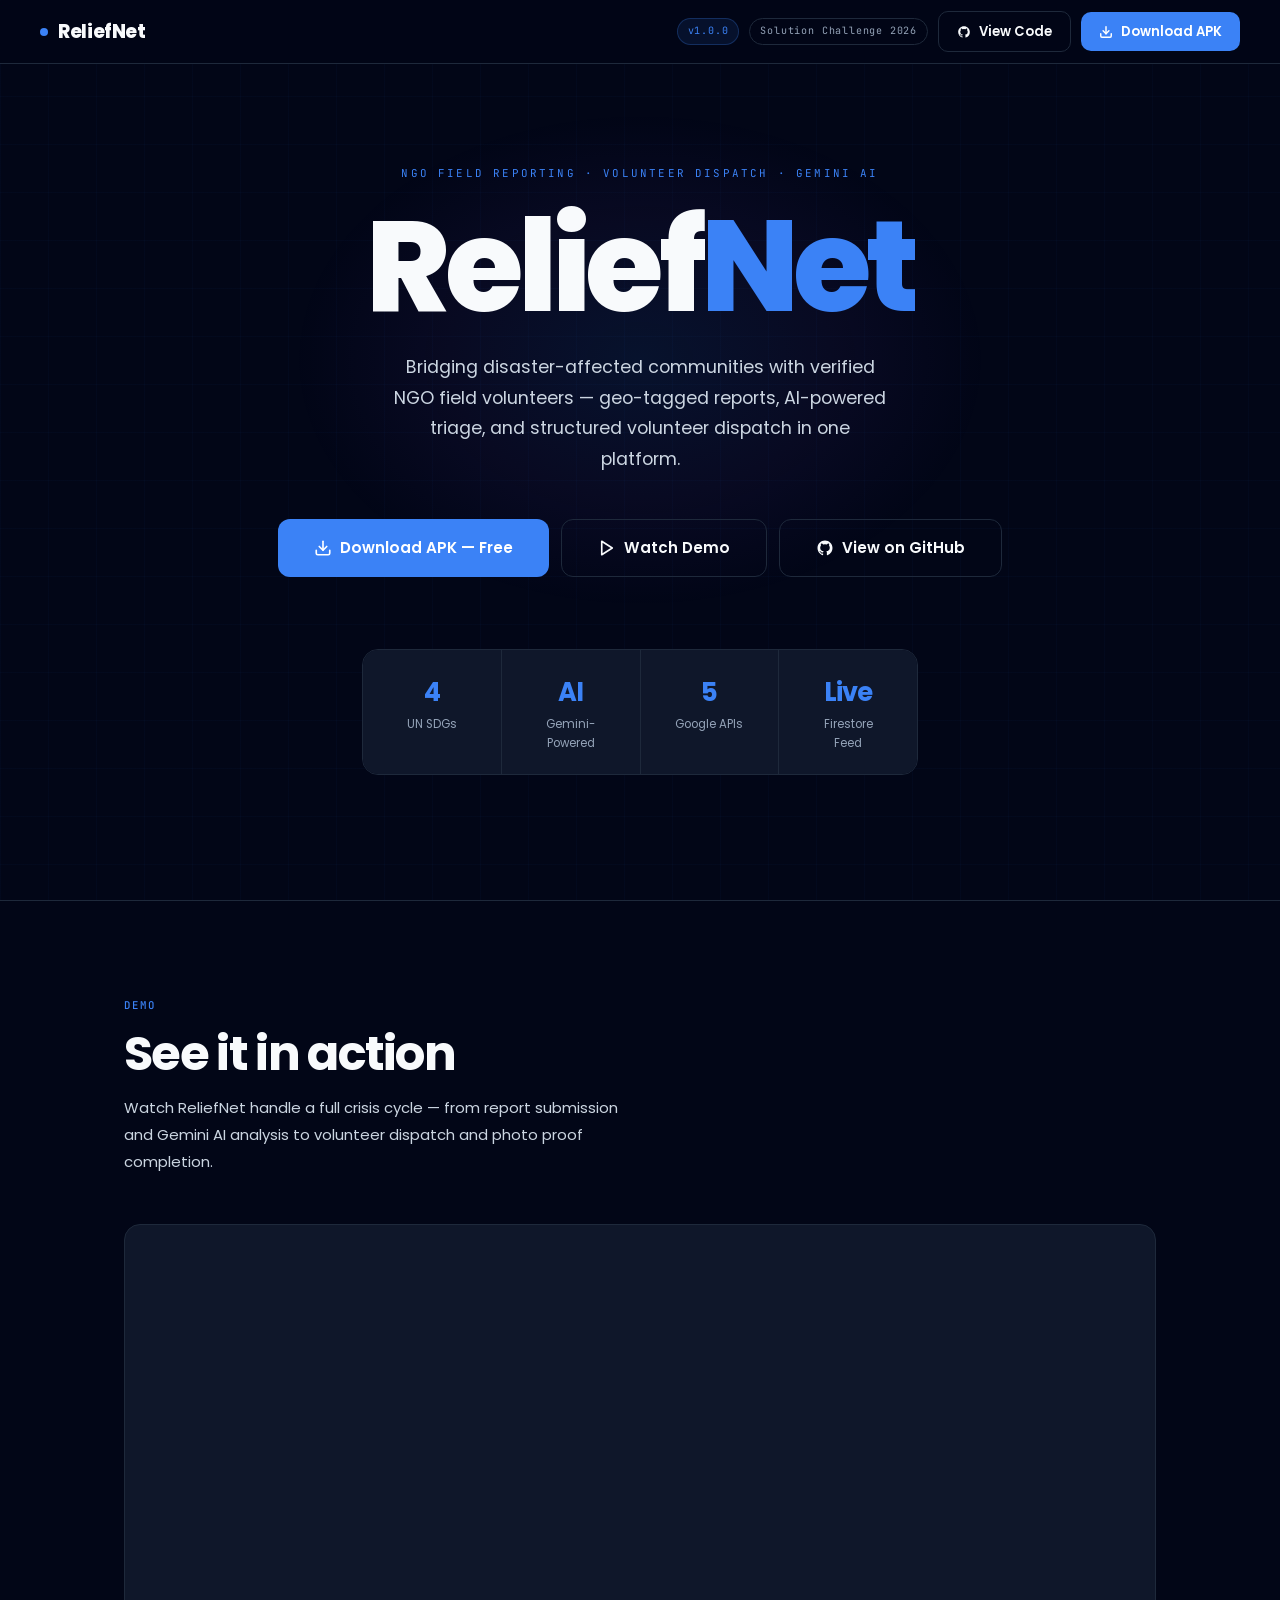
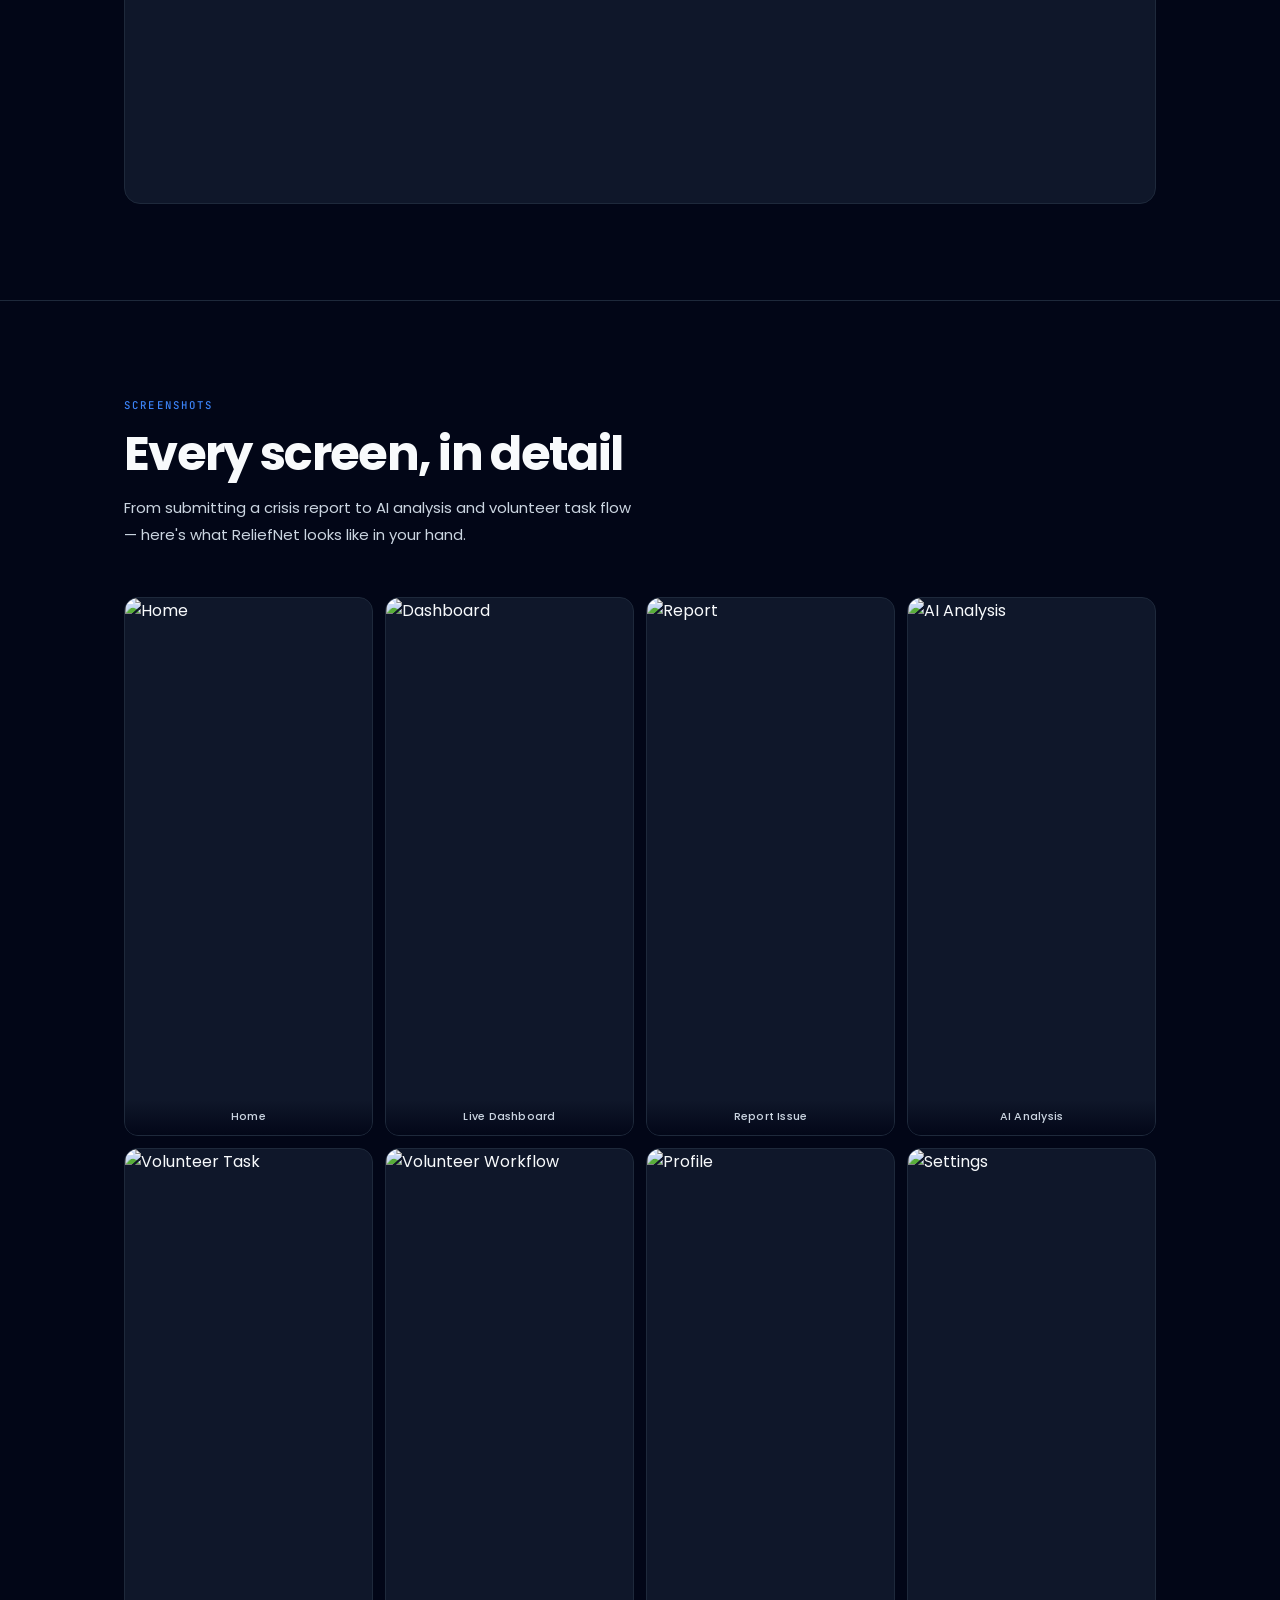
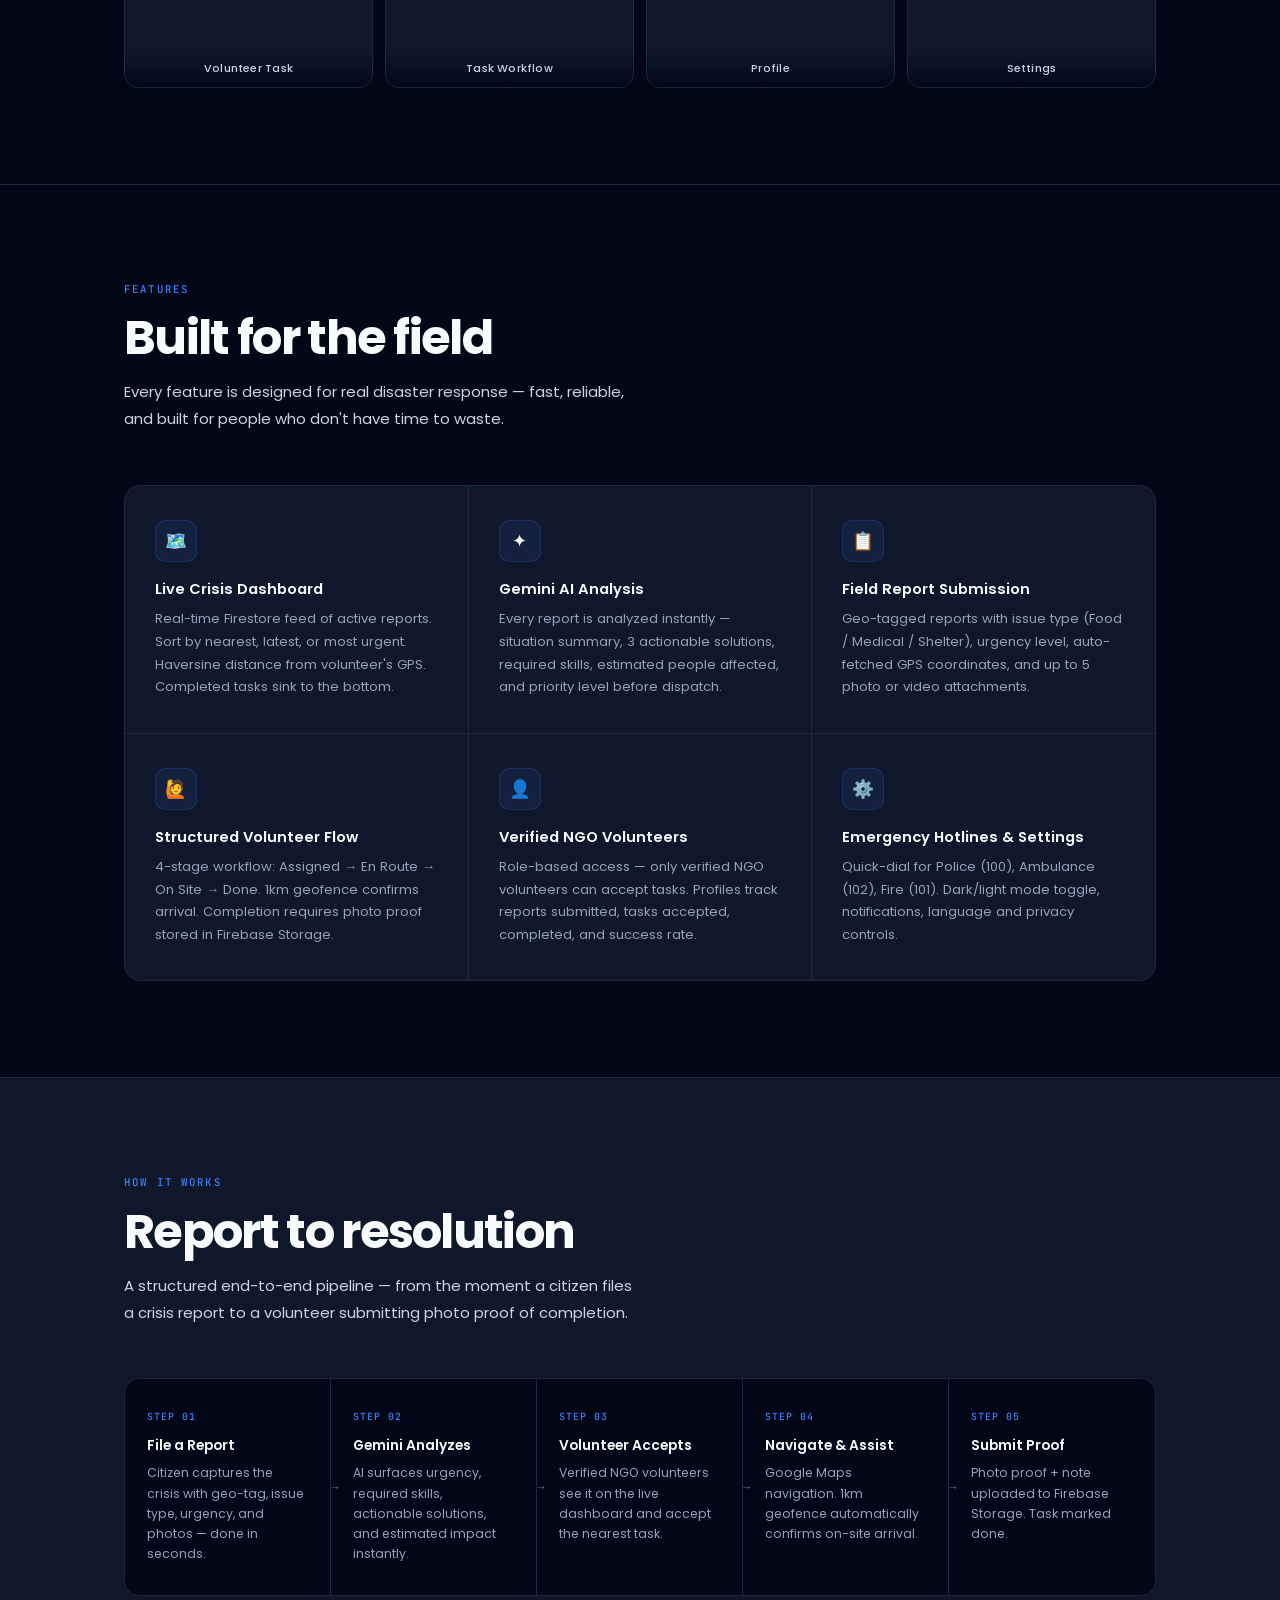
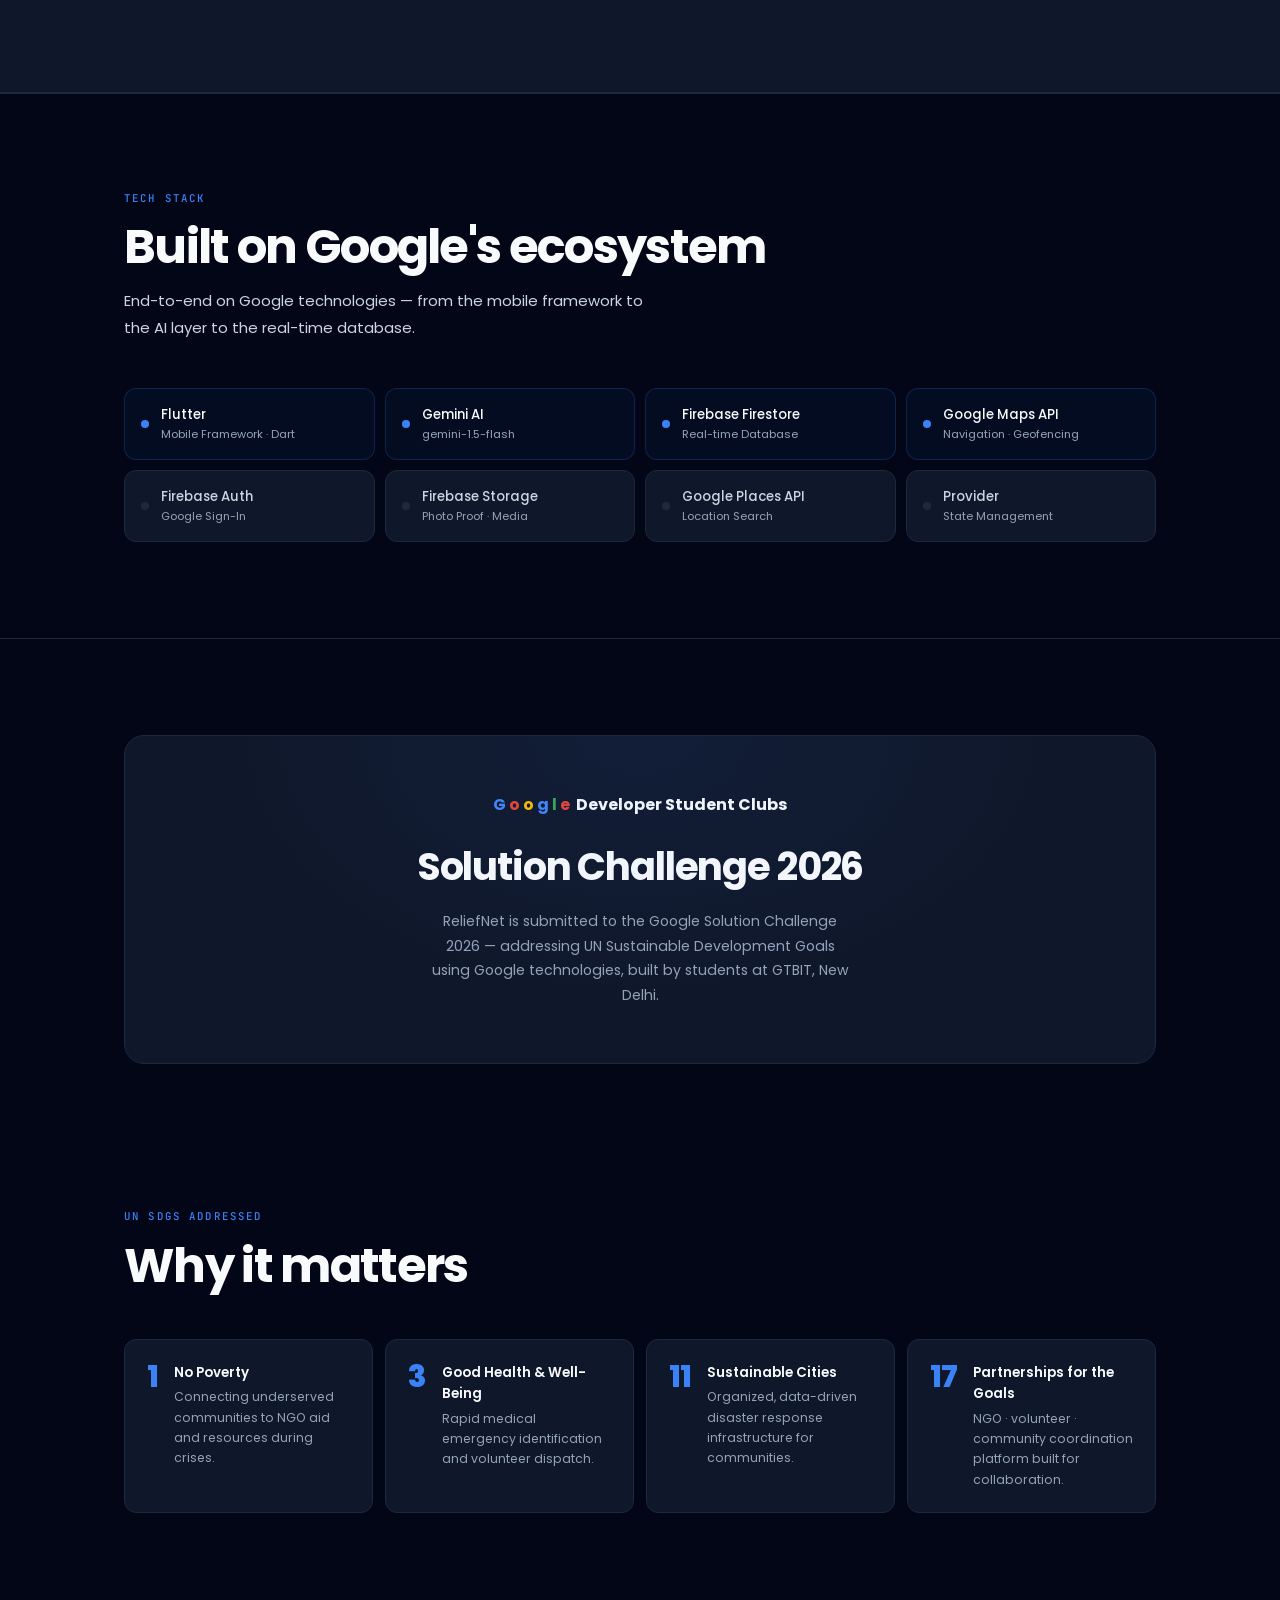
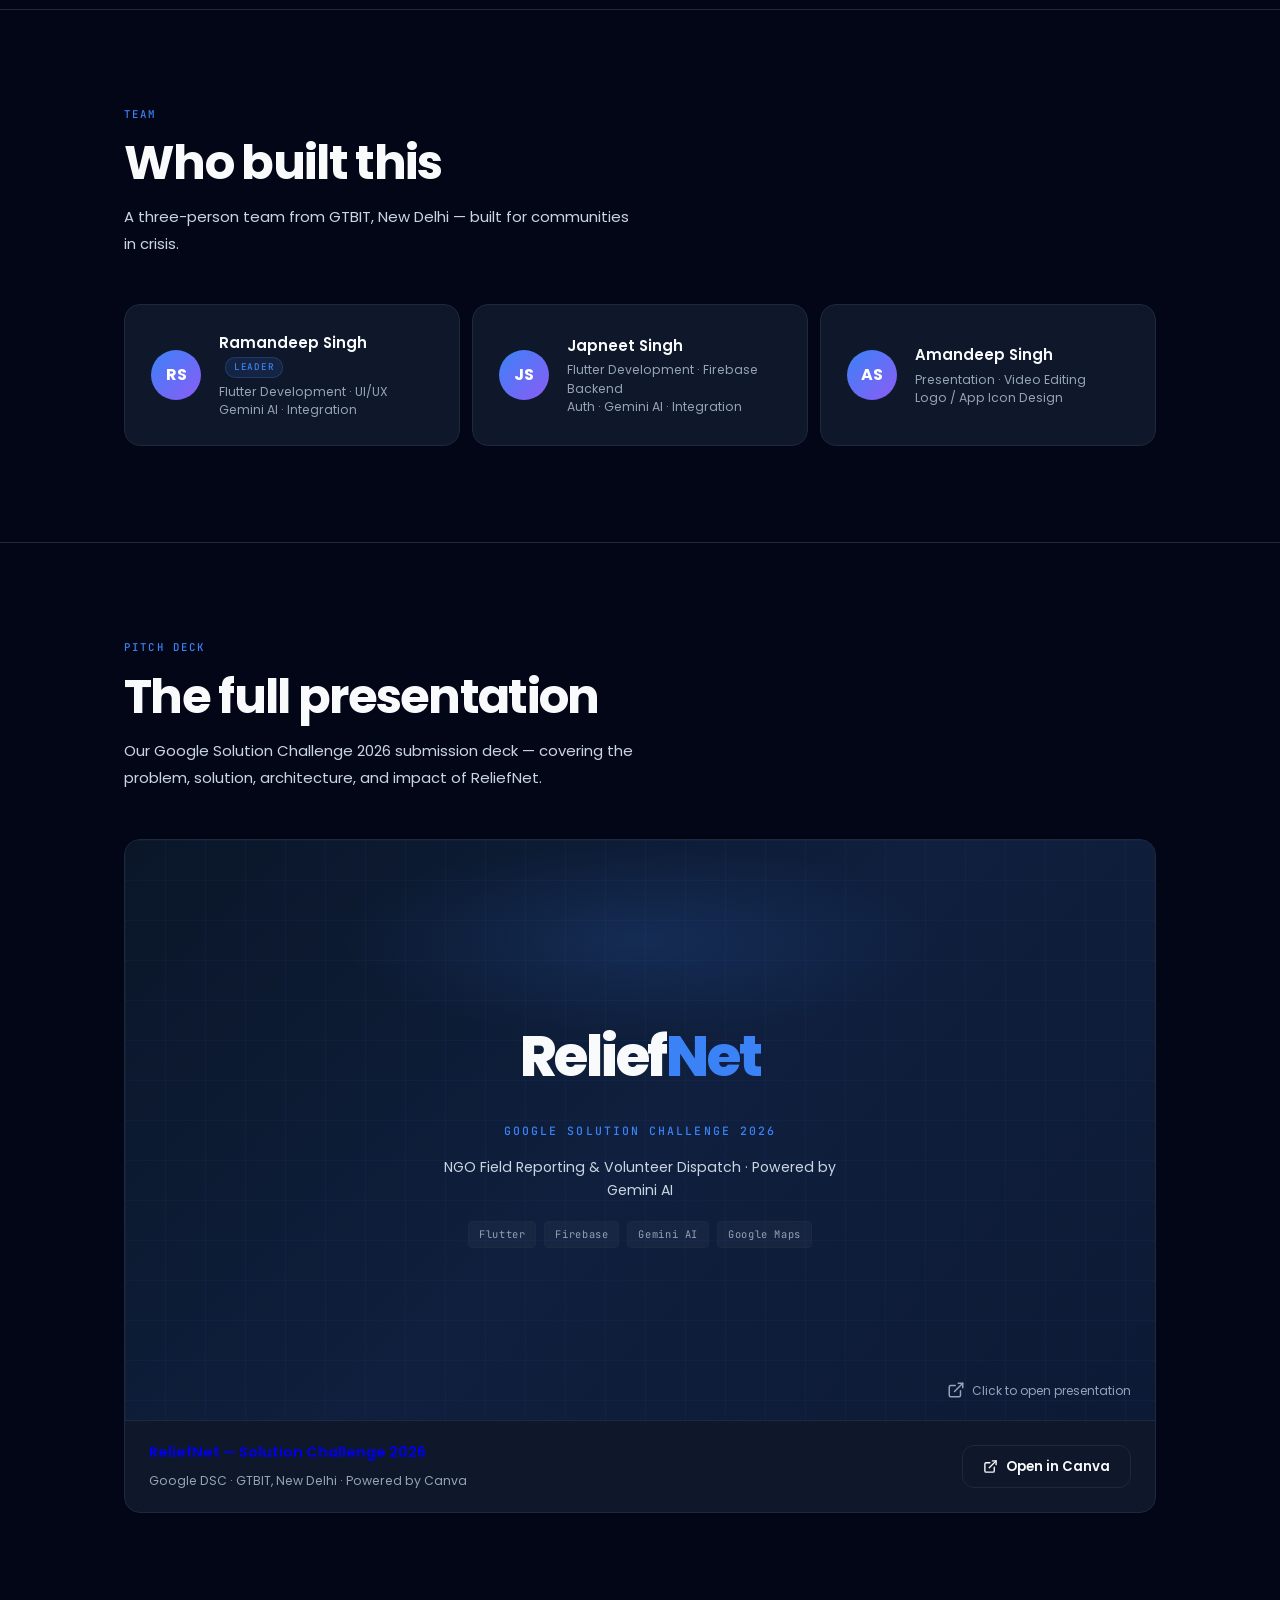
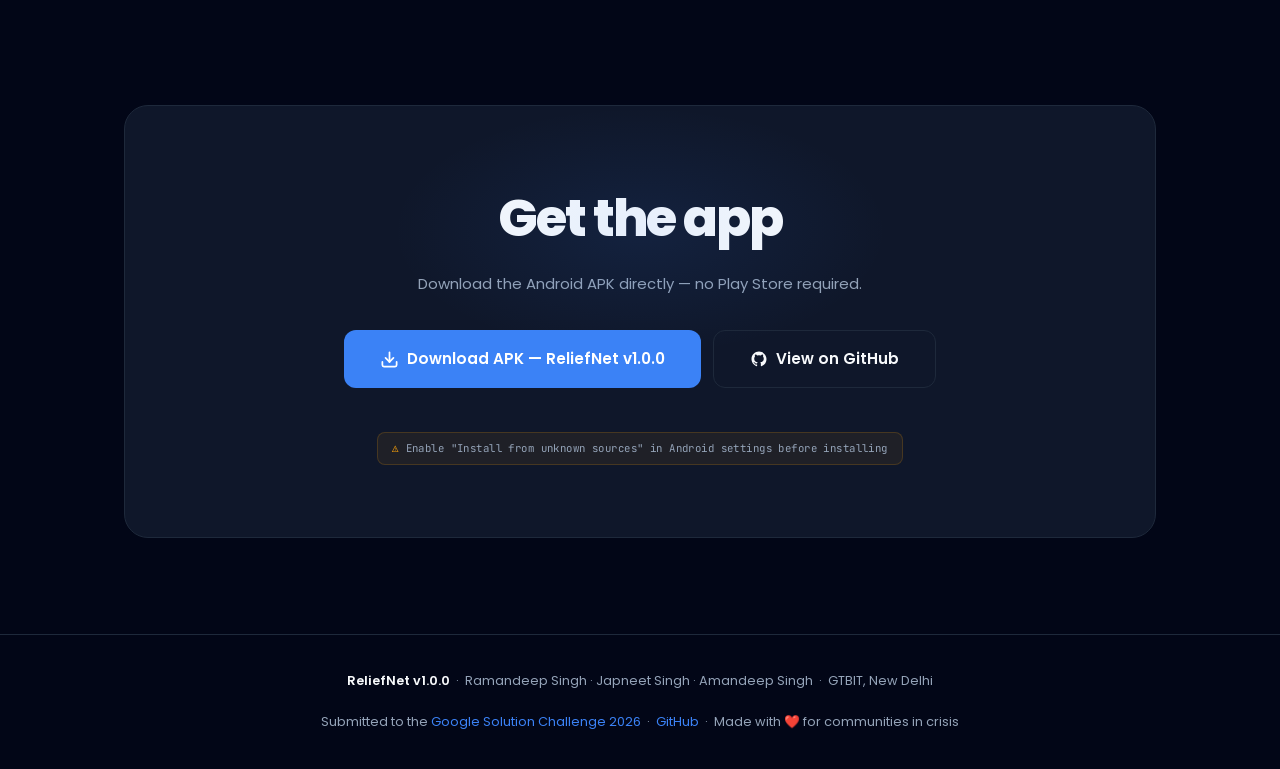
==== index.html @ 3d6022fd "added login via phone no" ====
<!DOCTYPE html>
<html lang="en">
<head>
<meta charset="UTF-8" />
<meta name="viewport" content="width=device-width, initial-scale=1.0" />
<title>ReliefNet — NGO Field Reporting & Volunteer Dispatch</title>
<meta name="description" content="ReliefNet bridges disaster-affected communities with verified NGO volunteers. Powered by Gemini AI. Google Solution Challenge 2026." />

<link rel="preconnect" href="https://fonts.googleapis.com" />
<link rel="preconnect" href="https://fonts.gstatic.com" crossorigin />
<link href="https://fonts.googleapis.com/css2?family=Poppins:wght@300;400;500;600;700;800;900&family=JetBrains+Mono:wght@400;500&display=swap" rel="stylesheet" />

<style>
  /* ── APP THEME TOKENS (direct from theme.dart) ── */
  :root {
    --bg:        #020617;  /* scaffoldBackgroundColor */
    --surface:   #0F172A;  /* colorScheme.surface / card */
    --surface2:  #1E293B;  /* surfaceContainerHighest / outline */
    --primary:   #3B82F6;  /* colorScheme.primary */
    --secondary: #8B5CF6;  /* colorScheme.secondary */
    --text:      #F8FAFC;  /* onSurface */
    --muted:     #94A3B8;  /* bodySmall */
    --muted2:    #CBD5E1;  /* bodyMedium */
    --slate:     #64748B;  /* hint/icon */
    --error:     #EF4444;  /* colorScheme.error */
    --border:    #1E293B;  /* outline */
    --amber:     #F59E0B;
  }

  *, *::before, *::after { box-sizing: border-box; margin: 0; padding: 0; }
  html { scroll-behavior: smooth; }

  body {
    background: var(--bg);
    color: var(--text);
    font-family: 'Poppins', sans-serif;
    font-size: 16px;
    line-height: 1.6;
    overflow-x: hidden;
  }

  /* subtle grid bg */
  body::before {
    content: '';
    position: fixed;
    inset: 0;
    background-image:
      linear-gradient(rgba(59,130,246,0.03) 1px, transparent 1px),
      linear-gradient(90deg, rgba(59,130,246,0.03) 1px, transparent 1px);
    background-size: 48px 48px;
    pointer-events: none;
    z-index: 0;
  }

  /* ── NAV ── */
  nav {
    position: fixed;
    top: 0; left: 0; right: 0;
    z-index: 100;
    padding: 0 40px;
    height: 64px;
    display: flex;
    align-items: center;
    justify-content: space-between;
    background: rgba(2,6,23,0.9);
    backdrop-filter: blur(16px);
    border-bottom: 1px solid var(--border);
  }

  .nav-logo {
    font-size: 1.15rem;
    font-weight: 800;
    color: var(--text);
    text-decoration: none;
    display: flex;
    align-items: center;
    gap: 10px;
    letter-spacing: -0.02em;
  }

  .live-dot {
    width: 8px; height: 8px;
    background: var(--primary);
    border-radius: 50%;
    box-shadow: 0 0 0 0 rgba(59,130,246,0.5);
    animation: ping 2s ease-in-out infinite;
  }

  @keyframes ping {
    0%, 100% { box-shadow: 0 0 0 0 rgba(59,130,246,0.5); }
    50%       { box-shadow: 0 0 0 6px rgba(59,130,246,0); }
  }

  .nav-right { display: flex; align-items: center; gap: 10px; }

  .badge {
    font-family: 'JetBrains Mono', monospace;
    font-size: 0.63rem;
    letter-spacing: 0.08em;
    color: var(--muted);
    border: 1px solid var(--border);
    padding: 4px 10px;
    border-radius: 20px;
  }

  .badge-blue {
    background: rgba(59,130,246,0.1);
    border-color: rgba(59,130,246,0.25);
    color: var(--primary);
  }

  /* ── BUTTONS ── */
  .btn {
    display: inline-flex;
    align-items: center;
    gap: 8px;
    padding: 14px 28px;
    border-radius: 12px;
    font-family: 'Poppins', sans-serif;
    font-size: 0.9rem;
    font-weight: 600;
    cursor: pointer;
    text-decoration: none;
    transition: all 0.2s ease;
    border: none;
    white-space: nowrap;
  }

  .btn-sm { padding: 9px 18px; font-size: 0.82rem; border-radius: 10px; }
  .btn-lg { padding: 16px 36px; font-size: 0.95rem; }

  .btn-primary { background: var(--primary); color: #fff; }
  .btn-primary:hover {
    background: #2563eb;
    transform: translateY(-2px);
    box-shadow: 0 8px 24px rgba(59,130,246,0.35);
  }

  .btn-outline {
    background: transparent;
    color: var(--text);
    border: 1px solid var(--border);
  }
  .btn-outline:hover {
    border-color: var(--surface2);
    background: var(--surface);
    transform: translateY(-2px);
  }

  /* ── LAYOUT ── */
  .container {
    max-width: 1080px;
    margin: 0 auto;
    padding: 0 24px;
    position: relative;
    z-index: 1;
  }

  .section { padding: 96px 0; }
  .divider { height: 1px; background: var(--border); position: relative; z-index: 1; }

  .label {
    font-family: 'JetBrains Mono', monospace;
    font-size: 0.67rem;
    letter-spacing: 0.2em;
    text-transform: uppercase;
    color: var(--primary);
    margin-bottom: 12px;
    font-weight: 500;
  }

  .section-title {
    font-size: clamp(1.9rem, 4vw, 3rem);
    font-weight: 700;
    letter-spacing: -0.035em;
    line-height: 1.15;
    margin-bottom: 14px;
  }

  .section-body {
    font-size: 0.93rem;
    color: var(--muted2);
    font-weight: 400;
    max-width: 520px;
    line-height: 1.8;
  }

  /* ── HERO ── */
  .hero {
    min-height: 100vh;
    display: flex;
    flex-direction: column;
    align-items: center;
    justify-content: center;
    text-align: center;
    padding: 120px 24px 80px;
    position: relative;
    z-index: 1;
  }

  .hero-glow {
    position: absolute;
    top: 40%;
    left: 50%;
    transform: translate(-50%, -50%);
    width: 700px; height: 500px;
    background: radial-gradient(ellipse, rgba(59,130,246,0.1) 0%, rgba(139,92,246,0.05) 40%, transparent 70%);
    pointer-events: none;
  }

  .hero-eyebrow {
    font-family: 'JetBrains Mono', monospace;
    font-size: 0.68rem;
    letter-spacing: 0.2em;
    text-transform: uppercase;
    color: var(--primary);
    margin-bottom: 24px;
    opacity: 0;
    animation: fadeUp 0.5s 0.1s ease forwards;
  }

  .hero-title {
    font-size: clamp(4rem, 12vw, 8rem);
    font-weight: 800;
    line-height: 0.95;
    letter-spacing: -0.045em;
    margin-bottom: 24px;
    opacity: 0;
    animation: fadeUp 0.6s 0.2s ease forwards;
  }

  .hero-title .blue { color: var(--primary); }

  .hero-sub {
    font-size: clamp(0.95rem, 2vw, 1.1rem);
    color: var(--muted2);
    font-weight: 400;
    max-width: 500px;
    margin: 0 auto 44px;
    line-height: 1.75;
    opacity: 0;
    animation: fadeUp 0.6s 0.35s ease forwards;
  }

  .hero-actions {
    display: flex;
    gap: 12px;
    justify-content: center;
    flex-wrap: wrap;
    opacity: 0;
    animation: fadeUp 0.6s 0.5s ease forwards;
  }

  @keyframes fadeUp {
    from { opacity: 0; transform: translateY(18px); }
    to   { opacity: 1; transform: translateY(0); }
  }

  .hero-stats {
    display: flex;
    margin-top: 72px;
    border: 1px solid var(--border);
    border-radius: 16px;
    overflow: hidden;
    opacity: 0;
    animation: fadeUp 0.6s 0.65s ease forwards;
  }

  .stat {
    flex: 1;
    padding: 22px 32px;
    background: var(--surface);
    text-align: center;
    border-right: 1px solid var(--border);
  }

  .stat:last-child { border-right: none; }

  .stat-num {
    display: block;
    font-size: 1.6rem;
    font-weight: 700;
    color: var(--primary);
    letter-spacing: -0.03em;
  }

  .stat-label {
    display: block;
    font-size: 0.72rem;
    color: var(--muted);
    font-weight: 400;
    margin-top: 2px;
  }

  /* ── VIDEO ── */
  .video-wrap {
    margin-top: 48px;
    border-radius: 16px;
    overflow: hidden;
    border: 1px solid var(--border);
    background: var(--surface);
    aspect-ratio: 16/9;
  }

  .video-wrap iframe { width: 100%; height: 100%; display: block; border: none; }

  .video-placeholder {
    width: 100%; height: 100%;
    display: flex;
    flex-direction: column;
    align-items: center;
    justify-content: center;
    gap: 16px;
    cursor: pointer;
    background: var(--surface);
    transition: background 0.2s;
  }

  .video-placeholder:hover { background: var(--surface2); }

  .play-btn {
    width: 72px; height: 72px;
    background: var(--primary);
    border-radius: 50%;
    display: flex;
    align-items: center;
    justify-content: center;
    transition: transform 0.2s, box-shadow 0.2s;
  }

  .video-placeholder:hover .play-btn {
    transform: scale(1.08);
    box-shadow: 0 0 40px rgba(59,130,246,0.4);
  }

  .video-lbl {
    font-family: 'JetBrains Mono', monospace;
    font-size: 0.7rem;
    letter-spacing: 0.14em;
    color: var(--muted);
    text-transform: uppercase;
  }

  /* ── FEATURES ── */
  .features-grid {
    display: grid;
    grid-template-columns: repeat(auto-fit, minmax(300px, 1fr));
    gap: 1px;
    background: var(--border);
    border: 1px solid var(--border);
    border-radius: 16px;
    overflow: hidden;
    margin-top: 52px;
  }

  .feat {
    padding: 34px 30px;
    background: var(--surface);
    transition: background 0.2s;
  }

  .feat:hover { background: var(--surface2); }

  .feat-icon {
    width: 42px; height: 42px;
    border-radius: 10px;
    background: rgba(59,130,246,0.1);
    border: 1px solid rgba(59,130,246,0.18);
    display: flex;
    align-items: center;
    justify-content: center;
    font-size: 1.1rem;
    margin-bottom: 16px;
  }

  .feat-title { font-size: 0.92rem; font-weight: 600; margin-bottom: 7px; }
  .feat-desc  { font-size: 0.82rem; color: var(--muted); font-weight: 400; line-height: 1.72; }

  /* ── FLOW ── */
  .flow-bg {
    background: var(--surface);
    border-top: 1px solid var(--border);
    border-bottom: 1px solid var(--border);
    position: relative; z-index: 1;
  }

  .flow-steps {
    display: grid;
    grid-template-columns: repeat(5, 1fr);
    gap: 0;
    margin-top: 52px;
    border: 1px solid var(--border);
    border-radius: 16px;
    overflow: hidden;
  }

  .step {
    padding: 30px 22px;
    background: var(--bg);
    border-right: 1px solid var(--border);
    position: relative;
  }

  .step:last-child { border-right: none; }

  .step:not(:last-child)::after {
    content: '→';
    position: absolute;
    right: -11px;
    top: 50%;
    transform: translateY(-50%);
    color: var(--slate);
    font-size: 0.75rem;
    z-index: 2;
  }

  .step-num {
    font-family: 'JetBrains Mono', monospace;
    font-size: 0.62rem;
    color: var(--primary);
    letter-spacing: 0.1em;
    margin-bottom: 10px;
    font-weight: 500;
  }

  .step-title { font-size: 0.86rem; font-weight: 600; margin-bottom: 6px; }
  .step-desc  { font-size: 0.77rem; color: var(--muted); font-weight: 400; line-height: 1.65; }

  /* ── STACK ── */
  .stack-grid {
    display: grid;
    grid-template-columns: repeat(auto-fit, minmax(200px, 1fr));
    gap: 10px;
    margin-top: 46px;
  }

  .stack-item {
    display: flex;
    align-items: center;
    gap: 12px;
    padding: 15px 16px;
    border: 1px solid var(--border);
    border-radius: 12px;
    background: var(--surface);
    transition: border-color 0.2s, background 0.2s;
  }

  .stack-item:hover { border-color: rgba(59,130,246,0.3); background: var(--surface2); }
  .stack-item.hi    { border-color: rgba(59,130,246,0.2); background: rgba(59,130,246,0.05); }

  .stack-dot { width: 8px; height: 8px; border-radius: 50%; background: var(--surface2); flex-shrink: 0; }
  .stack-item.hi .stack-dot { background: var(--primary); }

  .stack-name { font-size: 0.83rem; font-weight: 500; color: var(--muted2); }
  .stack-item.hi .stack-name { color: var(--text); }
  .stack-sub  { font-size: 0.7rem; color: var(--muted); font-weight: 400; margin-top: 1px; }

  /* ── HACKATHON ── */
  .hackathon {
    margin-bottom: 96px;
    position: relative; z-index: 1;
  }

  .hack-inner {
    background: var(--surface);
    border: 1px solid var(--border);
    border-radius: 20px;
    padding: 56px 40px;
    text-align: center;
    position: relative;
    overflow: hidden;
  }

  .hack-inner::before {
    content: '';
    position: absolute;
    inset: 0;
    background: radial-gradient(ellipse at 50% 0%, rgba(59,130,246,0.07) 0%, transparent 60%);
    pointer-events: none;
  }

  .google-mark {
    display: flex;
    align-items: center;
    justify-content: center;
    gap: 3px;
    font-size: 1rem;
    font-weight: 700;
    margin-bottom: 18px;
    color: var(--text);
  }

  .gb { color: #4285F4; } .gr { color: #EA4335; }
  .gy { color: #FBBC05; } .gg { color: #34A853; }

  .hack-inner h3 {
    font-size: clamp(1.5rem, 3.5vw, 2.4rem);
    font-weight: 700;
    letter-spacing: -0.03em;
    margin-bottom: 12px;
  }

  .hack-inner p {
    color: var(--muted);
    font-size: 0.88rem;
    max-width: 420px;
    margin: 0 auto;
    line-height: 1.75;
  }

  /* ── SDG ── */
  .sdg-grid {
    display: grid;
    grid-template-columns: repeat(auto-fit, minmax(220px, 1fr));
    gap: 12px;
    margin-top: 46px;
  }

  .sdg-card {
    padding: 22px;
    border: 1px solid var(--border);
    border-radius: 12px;
    background: var(--surface);
    display: flex;
    gap: 16px;
    align-items: flex-start;
    transition: border-color 0.2s;
  }

  .sdg-card:hover { border-color: rgba(59,130,246,0.3); }

  .sdg-n {
    font-size: 1.9rem;
    font-weight: 800;
    color: var(--primary);
    line-height: 1;
    flex-shrink: 0;
    letter-spacing: -0.04em;
  }

  .sdg-t { font-size: 0.84rem; font-weight: 600; margin-bottom: 4px; }
  .sdg-d { font-size: 0.77rem; color: var(--muted); font-weight: 400; line-height: 1.65; }

  /* ── TEAM ── */
  .team-grid { display: flex; gap: 12px; flex-wrap: wrap; margin-top: 46px; }

  .team-card {
    flex: 1; min-width: 260px;
    padding: 26px;
    border: 1px solid var(--border);
    border-radius: 16px;
    background: var(--surface);
    display: flex;
    align-items: center;
    gap: 18px;
    transition: border-color 0.2s;
  }

  .team-card:hover { border-color: rgba(59,130,246,0.3); }

  .avatar {
    width: 50px; height: 50px;
    border-radius: 50%;
    background: linear-gradient(135deg, var(--primary), var(--secondary));
    display: flex;
    align-items: center;
    justify-content: center;
    font-size: 1rem;
    font-weight: 700;
    color: #fff;
    flex-shrink: 0;
  }

  .team-name { font-weight: 600; font-size: 0.93rem; margin-bottom: 4px; }
  .team-role { font-size: 0.77rem; color: var(--muted); font-weight: 400; line-height: 1.5; }

  /* ── DOWNLOAD CTA ── */
  .dl-section { padding: 96px 0; position: relative; z-index: 1; }

  .dl-card {
    background: var(--surface);
    border: 1px solid var(--border);
    border-radius: 24px;
    padding: 72px 40px;
    text-align: center;
    position: relative;
    overflow: hidden;
  }

  .dl-card::before {
    content: '';
    position: absolute;
    top: 0; left: 50%;
    transform: translateX(-50%);
    width: 500px; height: 250px;
    background: radial-gradient(ellipse, rgba(59,130,246,0.1) 0%, transparent 70%);
    pointer-events: none;
  }

  .dl-card h2 {
    font-size: clamp(2rem, 5vw, 3.2rem);
    font-weight: 800;
    letter-spacing: -0.04em;
    margin-bottom: 12px;
  }

  .dl-card p { color: var(--muted); font-size: 0.93rem; margin-bottom: 34px; }

  .apk-note {
    display: inline-flex;
    align-items: center;
    gap: 7px;
    font-family: 'JetBrains Mono', monospace;
    font-size: 0.67rem;
    color: var(--muted);
    margin-top: 18px;
    letter-spacing: 0.04em;
    background: rgba(245,158,11,0.07);
    border: 1px solid rgba(245,158,11,0.18);
    padding: 7px 14px;
    border-radius: 8px;
  }

  .apk-note .wi { color: var(--amber); }

  /* ── FOOTER ── */
  footer {
    border-top: 1px solid var(--border);
    padding: 36px 24px;
    text-align: center;
    font-size: 0.8rem;
    color: var(--muted);
    font-weight: 400;
    position: relative; z-index: 1;
  }

  footer strong { color: var(--text); font-weight: 600; }
  footer a { color: var(--primary); text-decoration: none; }

  /* ── REVEAL ── */
  .reveal {
    opacity: 0;
    transform: translateY(22px);
    transition: opacity 0.6s ease, transform 0.6s ease;
  }

  .reveal.visible { opacity: 1; transform: translateY(0); }

  /* ── RESPONSIVE ── */
  @media (max-width: 768px) {
    nav { padding: 0 20px; }
    .badge:not(.badge-blue) { display: none; }
    .hero-stats { flex-wrap: wrap; }
    .stat { border-right: 1px solid var(--border); flex-basis: 50%; }
    .stat:nth-child(2n) { border-right: none; }
    .stat:nth-child(3), .stat:nth-child(4) { border-top: 1px solid var(--border); }
    .flow-steps { grid-template-columns: 1fr 1fr; }
    .step { border-right: none; border-bottom: 1px solid var(--border); }
    .step:last-child { border-bottom: none; }
    .step::after { display: none; }
    .hack-inner { padding: 40px 24px; }
    .dl-card { padding: 48px 24px; }
    .section { padding: 72px 0; }
  }

  @media (max-width: 480px) {
    .hero-title { letter-spacing: -0.03em; }
    .features-grid { grid-template-columns: 1fr; }
    .flow-steps { grid-template-columns: 1fr; }
    .stat { flex-basis: 100%; border-right: none; border-bottom: 1px solid var(--border); }
  }

  /* ── SCREENSHOTS ── */
  .screenshots-scroll {
    margin-top: 48px;
    display: grid;
    grid-template-columns: repeat(4, 1fr);
    gap: 12px;
  }

  .screenshot-item {
    border-radius: 14px;
    overflow: hidden;
    border: 1px solid var(--border);
    background: var(--surface);
    aspect-ratio: 9/19.5;
    position: relative;
    cursor: pointer;
    transition: transform 0.2s, border-color 0.2s, box-shadow 0.2s;
  }

  .screenshot-item:hover {
    transform: translateY(-4px) scale(1.02);
    border-color: rgba(59,130,246,0.35);
    box-shadow: 0 12px 32px rgba(0,0,0,0.4);
  }

  .screenshot-item img {
    width: 100%;
    height: 100%;
    object-fit: cover;
    display: block;
  }

  .screenshot-label {
    position: absolute;
    bottom: 0; left: 0; right: 0;
    padding: 8px 10px 10px;
    background: linear-gradient(to top, rgba(2,6,23,0.95) 0%, transparent 100%);
    font-size: 0.68rem;
    font-weight: 500;
    color: var(--muted2);
    letter-spacing: 0.02em;
    text-align: center;
  }

  /* lightbox */
  .lightbox {
    display: none;
    position: fixed;
    inset: 0;
    background: rgba(2,6,23,0.95);
    z-index: 200;
    align-items: center;
    justify-content: center;
    backdrop-filter: blur(8px);
  }

  .lightbox.open { display: flex; }

  .lightbox img {
    max-height: 90vh;
    max-width: 90vw;
    border-radius: 16px;
    border: 1px solid var(--border);
    object-fit: contain;
  }

  .lightbox-close {
    position: absolute;
    top: 24px; right: 28px;
    font-size: 1.5rem;
    color: var(--muted);
    cursor: pointer;
    background: var(--surface);
    border: 1px solid var(--border);
    width: 40px; height: 40px;
    border-radius: 50%;
    display: flex;
    align-items: center;
    justify-content: center;
    transition: color 0.2s, border-color 0.2s;
    font-family: sans-serif;
    line-height: 1;
  }

  .lightbox-close:hover { color: var(--text); border-color: var(--primary); }

  @media (max-width: 768px) {
    .screenshots-scroll { grid-template-columns: repeat(2, 1fr); }
  }

  @media (max-width: 400px) {
    .screenshots-scroll { grid-template-columns: repeat(2, 1fr); gap: 8px; }
  }

  /* leader badge */
  .leader-badge {
    display: inline-block;
    font-family: 'JetBrains Mono', monospace;
    font-size: 0.58rem;
    letter-spacing: 0.08em;
    background: rgba(59,130,246,0.12);
    border: 1px solid rgba(59,130,246,0.25);
    color: var(--primary);
    padding: 2px 8px;
    border-radius: 10px;
    margin-left: 6px;
    vertical-align: middle;
    font-weight: 500;
  }

  /* ── PRESENTATION ── */
  .ppt-card {
    margin-top: 48px;
    border: 1px solid var(--border);
    border-radius: 16px;
    background: var(--surface);
    overflow: hidden;
    transition: border-color 0.2s;
  }

  .ppt-card:hover { border-color: rgba(59,130,246,0.3); }

  .ppt-preview {
    width: 100%;
    aspect-ratio: 16/9;
    background: var(--surface2);
    display: flex;
    align-items: center;
    justify-content: center;
    position: relative;
    overflow: hidden;
  }

  .ppt-preview iframe {
    width: 100%;
    height: 100%;
    border: none;
    display: block;
  }

  .ppt-mock {
    width: 100%; height: 100%;
    background: linear-gradient(135deg, #0a1628 0%, #0f1f3d 50%, #0d1a35 100%);
    display: flex;
    flex-direction: column;
    align-items: center;
    justify-content: center;
    gap: 0;
    position: relative;
    padding: 40px;
  }

  /* decorative grid lines on mock */
  .ppt-mock::before {
    content: '';
    position: absolute;
    inset: 0;
    background-image:
      linear-gradient(rgba(59,130,246,0.05) 1px, transparent 1px),
      linear-gradient(90deg, rgba(59,130,246,0.05) 1px, transparent 1px);
    background-size: 40px 40px;
  }

  .ppt-mock::after {
    content: '';
    position: absolute;
    top: 0; left: 50%;
    transform: translateX(-50%);
    width: 600px; height: 200px;
    background: radial-gradient(ellipse, rgba(59,130,246,0.15) 0%, transparent 70%);
    pointer-events: none;
  }

  .ppt-mock-inner {
    position: relative;
    z-index: 1;
    text-align: center;
    display: flex;
    flex-direction: column;
    align-items: center;
    gap: 16px;
  }

  .ppt-mock-logo {
    margin-bottom: 4px;
  }

  .ppt-rn {
    font-size: clamp(2rem, 5vw, 3.5rem);
    font-weight: 800;
    letter-spacing: -0.04em;
    color: var(--text);
  }

  .ppt-rn span { color: var(--primary); }

  .ppt-mock-title {
    font-family: 'JetBrains Mono', monospace;
    font-size: 0.72rem;
    letter-spacing: 0.18em;
    text-transform: uppercase;
    color: var(--primary);
    font-weight: 500;
  }

  .ppt-mock-sub {
    font-size: 0.88rem;
    color: var(--muted2);
    font-weight: 400;
    max-width: 420px;
    line-height: 1.6;
  }

  .ppt-mock-tags {
    display: flex;
    gap: 8px;
    flex-wrap: wrap;
    justify-content: center;
    margin-top: 4px;
  }

  .ppt-mock-tags span {
    font-family: 'JetBrains Mono', monospace;
    font-size: 0.65rem;
    letter-spacing: 0.06em;
    color: var(--muted);
    border: 1px solid var(--border);
    padding: 4px 10px;
    border-radius: 4px;
    background: rgba(255,255,255,0.03);
  }

  .ppt-open-hint {
    position: absolute;
    bottom: 20px;
    right: 24px;
    display: flex;
    align-items: center;
    gap: 7px;
    font-size: 0.75rem;
    color: var(--muted);
    font-weight: 400;
    z-index: 1;
  }

  .ppt-card:hover .ppt-mock { background: linear-gradient(135deg, #0d1c32 0%, #122545 50%, #101f3d 100%); }
  .ppt-card:hover .ppt-open-hint { color: var(--primary); }

  .ppt-footer {
    padding: 20px 24px;
    display: flex;
    align-items: center;
    justify-content: space-between;
    gap: 16px;
    border-top: 1px solid var(--border);
    flex-wrap: wrap;
  }

  .ppt-meta strong {
    display: block;
    font-size: 0.9rem;
    font-weight: 600;
    margin-bottom: 3px;
  }

  .ppt-meta span {
    font-size: 0.77rem;
    color: var(--muted);
    font-weight: 400;
  }
</style>
</head>
<body>

<!-- NAV -->
<nav>
  <a class="nav-logo" href="#">
    <span class="live-dot"></span>
    ReliefNet
  </a>
  <div class="nav-right">
    <span class="badge badge-blue">v1.0.0</span>
    <span class="badge">Solution Challenge 2026</span>
    <a href="https://github.com/ReliefNet/ReliefNet" target="_blank" rel="noopener" class="btn btn-outline btn-sm">
      <svg width="14" height="14" viewBox="0 0 24 24" fill="currentColor">
        <path d="M12 2C6.477 2 2 6.484 2 12.017c0 4.425 2.865 8.18 6.839 9.504.5.092.682-.217.682-.483 0-.237-.008-.868-.013-1.703-2.782.605-3.369-1.343-3.369-1.343-.454-1.158-1.11-1.466-1.11-1.466-.908-.62.069-.608.069-.608 1.003.07 1.531 1.032 1.531 1.032.892 1.53 2.341 1.088 2.91.832.092-.647.35-1.088.636-1.338-2.22-.253-4.555-1.113-4.555-4.951 0-1.093.39-1.988 1.029-2.688-.103-.253-.446-1.272.098-2.65 0 0 .84-.27 2.75 1.026A9.564 9.564 0 0 1 12 6.844a9.59 9.59 0 0 1 2.504.337c1.909-1.296 2.747-1.027 2.747-1.027.546 1.379.202 2.398.1 2.651.64.7 1.028 1.595 1.028 2.688 0 3.848-2.339 4.695-4.566 4.943.359.309.678.92.678 1.855 0 1.338-.012 2.419-.012 2.747 0 .268.18.58.688.482A10.02 10.02 0 0 0 22 12.017C22 6.484 17.522 2 12 2z"/>
      </svg>
      View Code
    </a>
    <a href="YOUR_APK_RELEASE_LINK_HERE" class="btn btn-primary btn-sm">
      <svg width="14" height="14" viewBox="0 0 24 24" fill="none" stroke="currentColor" stroke-width="2.5" stroke-linecap="round" stroke-linejoin="round">
        <path d="M21 15v4a2 2 0 0 1-2 2H5a2 2 0 0 1-2-2v-4"/><polyline points="7 10 12 15 17 10"/><line x1="12" y1="15" x2="12" y2="3"/>
      </svg>
      Download APK
    </a>
  </div>
</nav>

<!-- HERO -->
<div class="hero">
  <div class="hero-glow"></div>

  <p class="hero-eyebrow">NGO Field Reporting · Volunteer Dispatch · Gemini AI</p>

  <h1 class="hero-title">Relief<span class="blue">Net</span></h1>

  <p class="hero-sub">
    Bridging disaster-affected communities with verified NGO field volunteers —
    geo-tagged reports, AI-powered triage, and structured volunteer dispatch in one platform.
  </p>

  <div class="hero-actions">
    <a href="YOUR_APK_RELEASE_LINK_HERE" class="btn btn-primary btn-lg">
      <svg width="18" height="18" viewBox="0 0 24 24" fill="none" stroke="currentColor" stroke-width="2.2" stroke-linecap="round" stroke-linejoin="round">
        <path d="M21 15v4a2 2 0 0 1-2 2H5a2 2 0 0 1-2-2v-4"/><polyline points="7 10 12 15 17 10"/><line x1="12" y1="15" x2="12" y2="3"/>
      </svg>
      Download APK — Free
    </a>
    <a href="#demo" class="btn btn-outline btn-lg">
      <svg width="18" height="18" viewBox="0 0 24 24" fill="none" stroke="currentColor" stroke-width="2.2" stroke-linecap="round" stroke-linejoin="round">
        <polygon points="5 3 19 12 5 21 5 3"/>
      </svg>
      Watch Demo
    </a>
    <a href="https://github.com/ReliefNet/ReliefNet" target="_blank" rel="noopener" class="btn btn-outline btn-lg">
      <svg width="18" height="18" viewBox="0 0 24 24" fill="currentColor">
        <path d="M12 2C6.477 2 2 6.484 2 12.017c0 4.425 2.865 8.18 6.839 9.504.5.092.682-.217.682-.483 0-.237-.008-.868-.013-1.703-2.782.605-3.369-1.343-3.369-1.343-.454-1.158-1.11-1.466-1.11-1.466-.908-.62.069-.608.069-.608 1.003.07 1.531 1.032 1.531 1.032.892 1.53 2.341 1.088 2.91.832.092-.647.35-1.088.636-1.338-2.22-.253-4.555-1.113-4.555-4.951 0-1.093.39-1.988 1.029-2.688-.103-.253-.446-1.272.098-2.65 0 0 .84-.27 2.75 1.026A9.564 9.564 0 0 1 12 6.844a9.59 9.59 0 0 1 2.504.337c1.909-1.296 2.747-1.027 2.747-1.027.546 1.379.202 2.398.1 2.651.64.7 1.028 1.595 1.028 2.688 0 3.848-2.339 4.695-4.566 4.943.359.309.678.92.678 1.855 0 1.338-.012 2.419-.012 2.747 0 .268.18.58.688.482A10.02 10.02 0 0 0 22 12.017C22 6.484 17.522 2 12 2z"/>
      </svg>
      View on GitHub
    </a>
  </div>

  <div class="hero-stats">
    <div class="stat">
      <span class="stat-num">4</span>
      <span class="stat-label">UN SDGs</span>
    </div>
    <div class="stat">
      <span class="stat-num">AI</span>
      <span class="stat-label">Gemini-Powered</span>
    </div>
    <div class="stat">
      <span class="stat-num">5</span>
      <span class="stat-label">Google APIs</span>
    </div>
    <div class="stat">
      <span class="stat-num">Live</span>
      <span class="stat-label">Firestore Feed</span>
    </div>
  </div>
</div>

<div class="divider"></div>

<!-- DEMO VIDEO -->
<div class="section reveal" id="demo">
  <div class="container">
    <p class="label">Demo</p>
    <h2 class="section-title">See it in action</h2>
    <p class="section-body">Watch ReliefNet handle a full crisis cycle — from report submission and Gemini AI analysis to volunteer dispatch and photo proof completion.</p>

    <div class="video-wrap">
      <iframe src="https://www.youtube.com/embed/aYeGnr154mM?rel=0&modestbranding=1&color=white" allowfullscreen allow="accelerometer; autoplay; clipboard-write; encrypted-media; gyroscope; picture-in-picture"></iframe>
    </div>
  </div>
</div>

<div class="divider"></div>

<!-- SCREENSHOTS -->
<div class="section reveal">
  <div class="container">
    <p class="label">Screenshots</p>
    <h2 class="section-title">Every screen, in detail</h2>
    <p class="section-body">From submitting a crisis report to AI analysis and volunteer task flow — here's what ReliefNet looks like in your hand.</p>

    <div class="screenshots-scroll">
      <div class="screenshot-item" onclick="openLB('screenshots/home.jpeg')">
        <img src="screenshots/home.jpeg" alt="Home" loading="lazy" />
        <div class="screenshot-label">Home</div>
      </div>
      <div class="screenshot-item" onclick="openLB('screenshots/dashboard.jpeg')">
        <img src="screenshots/dashboard.jpeg" alt="Dashboard" loading="lazy" />
        <div class="screenshot-label">Live Dashboard</div>
      </div>
      <div class="screenshot-item" onclick="openLB('screenshots/report.jpeg')">
        <img src="screenshots/report.jpeg" alt="Report" loading="lazy" />
        <div class="screenshot-label">Report Issue</div>
      </div>
      <div class="screenshot-item" onclick="openLB('screenshots/ai_analysis.jpeg')">
        <img src="screenshots/ai_analysis.jpeg" alt="AI Analysis" loading="lazy" />
        <div class="screenshot-label">AI Analysis</div>
      </div>
      <div class="screenshot-item" onclick="openLB('screenshots/volunteer_task.jpeg')">
        <img src="screenshots/volunteer_task.jpeg" alt="Volunteer Task" loading="lazy" />
        <div class="screenshot-label">Volunteer Task</div>
      </div>
      <div class="screenshot-item" onclick="openLB('screenshots/volunteer_workflow.jpeg')">
        <img src="screenshots/volunteer_workflow.jpeg" alt="Volunteer Workflow" loading="lazy" />
        <div class="screenshot-label">Task Workflow</div>
      </div>
      <div class="screenshot-item" onclick="openLB('screenshots/profile.jpeg')">
        <img src="screenshots/profile.jpeg" alt="Profile" loading="lazy" />
        <div class="screenshot-label">Profile</div>
      </div>
      <div class="screenshot-item" onclick="openLB('screenshots/settings.jpeg')">
        <img src="screenshots/settings.jpeg" alt="Settings" loading="lazy" />
        <div class="screenshot-label">Settings</div>
      </div>
    </div>
  </div>
</div>

<!-- LIGHTBOX -->
<div class="lightbox" id="lightbox" onclick="closeLB()">
  <span class="lightbox-close" onclick="closeLB()">✕</span>
  <img id="lbImg" src="" alt="Screenshot" onclick="event.stopPropagation()" />
</div>

<div class="divider"></div>

<!-- FEATURES -->
<div class="section reveal">
  <div class="container">
    <p class="label">Features</p>
    <h2 class="section-title">Built for the field</h2>
    <p class="section-body">Every feature is designed for real disaster response — fast, reliable, and built for people who don't have time to waste.</p>

    <div class="features-grid">
      <div class="feat">
        <div class="feat-icon">🗺️</div>
        <div class="feat-title">Live Crisis Dashboard</div>
        <div class="feat-desc">Real-time Firestore feed of active reports. Sort by nearest, latest, or most urgent. Haversine distance from volunteer's GPS. Completed tasks sink to the bottom.</div>
      </div>
      <div class="feat">
        <div class="feat-icon">✦</div>
        <div class="feat-title">Gemini AI Analysis</div>
        <div class="feat-desc">Every report is analyzed instantly — situation summary, 3 actionable solutions, required skills, estimated people affected, and priority level before dispatch.</div>
      </div>
      <div class="feat">
        <div class="feat-icon">📋</div>
        <div class="feat-title">Field Report Submission</div>
        <div class="feat-desc">Geo-tagged reports with issue type (Food / Medical / Shelter), urgency level, auto-fetched GPS coordinates, and up to 5 photo or video attachments.</div>
      </div>
      <div class="feat">
        <div class="feat-icon">🙋</div>
        <div class="feat-title">Structured Volunteer Flow</div>
        <div class="feat-desc">4-stage workflow: Assigned → En Route → On Site → Done. 1km geofence confirms arrival. Completion requires photo proof stored in Firebase Storage.</div>
      </div>
      <div class="feat">
        <div class="feat-icon">👤</div>
        <div class="feat-title">Verified NGO Volunteers</div>
        <div class="feat-desc">Role-based access — only verified NGO volunteers can accept tasks. Profiles track reports submitted, tasks accepted, completed, and success rate.</div>
      </div>
      <div class="feat">
        <div class="feat-icon">⚙️</div>
        <div class="feat-title">Emergency Hotlines & Settings</div>
        <div class="feat-desc">Quick-dial for Police (100), Ambulance (102), Fire (101). Dark/light mode toggle, notifications, language and privacy controls.</div>
      </div>
    </div>
  </div>
</div>

<!-- VOLUNTEER FLOW -->
<div class="flow-bg">
  <div class="section reveal">
    <div class="container">
      <p class="label">How It Works</p>
      <h2 class="section-title">Report to resolution</h2>
      <p class="section-body">A structured end-to-end pipeline — from the moment a citizen files a crisis report to a volunteer submitting photo proof of completion.</p>

      <div class="flow-steps">
        <div class="step">
          <div class="step-num">STEP 01</div>
          <div class="step-title">File a Report</div>
          <div class="step-desc">Citizen captures the crisis with geo-tag, issue type, urgency, and photos — done in seconds.</div>
        </div>
        <div class="step">
          <div class="step-num">STEP 02</div>
          <div class="step-title">Gemini Analyzes</div>
          <div class="step-desc">AI surfaces urgency, required skills, actionable solutions, and estimated impact instantly.</div>
        </div>
        <div class="step">
          <div class="step-num">STEP 03</div>
          <div class="step-title">Volunteer Accepts</div>
          <div class="step-desc">Verified NGO volunteers see it on the live dashboard and accept the nearest task.</div>
        </div>
        <div class="step">
          <div class="step-num">STEP 04</div>
          <div class="step-title">Navigate & Assist</div>
          <div class="step-desc">Google Maps navigation. 1km geofence automatically confirms on-site arrival.</div>
        </div>
        <div class="step">
          <div class="step-num">STEP 05</div>
          <div class="step-title">Submit Proof</div>
          <div class="step-desc">Photo proof + note uploaded to Firebase Storage. Task marked done.</div>
        </div>
      </div>
    </div>
  </div>
</div>

<div class="divider"></div>

<!-- TECH STACK -->
<div class="section reveal">
  <div class="container">
    <p class="label">Tech Stack</p>
    <h2 class="section-title">Built on Google's ecosystem</h2>
    <p class="section-body">End-to-end on Google technologies — from the mobile framework to the AI layer to the real-time database.</p>

    <div class="stack-grid">
      <div class="stack-item hi">
        <div class="stack-dot"></div>
        <div><div class="stack-name">Flutter</div><div class="stack-sub">Mobile Framework · Dart</div></div>
      </div>
      <div class="stack-item hi">
        <div class="stack-dot"></div>
        <div><div class="stack-name">Gemini AI</div><div class="stack-sub">gemini-1.5-flash</div></div>
      </div>
      <div class="stack-item hi">
        <div class="stack-dot"></div>
        <div><div class="stack-name">Firebase Firestore</div><div class="stack-sub">Real-time Database</div></div>
      </div>
      <div class="stack-item hi">
        <div class="stack-dot"></div>
        <div><div class="stack-name">Google Maps API</div><div class="stack-sub">Navigation · Geofencing</div></div>
      </div>
      <div class="stack-item">
        <div class="stack-dot"></div>
        <div><div class="stack-name">Firebase Auth</div><div class="stack-sub">Google Sign-In</div></div>
      </div>
      <div class="stack-item">
        <div class="stack-dot"></div>
        <div><div class="stack-name">Firebase Storage</div><div class="stack-sub">Photo Proof · Media</div></div>
      </div>
      <div class="stack-item">
        <div class="stack-dot"></div>
        <div><div class="stack-name">Google Places API</div><div class="stack-sub">Location Search</div></div>
      </div>
      <div class="stack-item">
        <div class="stack-dot"></div>
        <div><div class="stack-name">Provider</div><div class="stack-sub">State Management</div></div>
      </div>
    </div>
  </div>
</div>

<div class="divider"></div>

<!-- HACKATHON -->
<div class="section reveal" style="padding-bottom: 0;">
  <div class="container">
    <div class="hackathon">
      <div class="hack-inner">
        <div class="google-mark">
          <span class="gb">G</span><span class="gr">o</span><span class="gy">o</span><span class="gb">g</span><span class="gg">l</span><span class="gr">e</span>
          &nbsp;Developer Student Clubs
        </div>
        <h3>Solution Challenge 2026</h3>
        <p>ReliefNet is submitted to the Google Solution Challenge 2026 — addressing UN Sustainable Development Goals using Google technologies, built by students at GTBIT, New Delhi.</p>
      </div>
    </div>
  </div>
</div>

<!-- SDGs -->
<div class="section reveal" style="padding-top: 48px;">
  <div class="container">
    <p class="label">UN SDGs Addressed</p>
    <h2 class="section-title">Why it matters</h2>

    <div class="sdg-grid">
      <div class="sdg-card">
        <div class="sdg-n">1</div>
        <div>
          <div class="sdg-t">No Poverty</div>
          <div class="sdg-d">Connecting underserved communities to NGO aid and resources during crises.</div>
        </div>
      </div>
      <div class="sdg-card">
        <div class="sdg-n">3</div>
        <div>
          <div class="sdg-t">Good Health & Well-Being</div>
          <div class="sdg-d">Rapid medical emergency identification and volunteer dispatch.</div>
        </div>
      </div>
      <div class="sdg-card">
        <div class="sdg-n">11</div>
        <div>
          <div class="sdg-t">Sustainable Cities</div>
          <div class="sdg-d">Organized, data-driven disaster response infrastructure for communities.</div>
        </div>
      </div>
      <div class="sdg-card">
        <div class="sdg-n">17</div>
        <div>
          <div class="sdg-t">Partnerships for the Goals</div>
          <div class="sdg-d">NGO · volunteer · community coordination platform built for collaboration.</div>
        </div>
      </div>
    </div>
  </div>
</div>

<div class="divider"></div>

<!-- TEAM -->
<div class="section reveal">
  <div class="container">
    <p class="label">Team</p>
    <h2 class="section-title">Who built this</h2>
    <p class="section-body">A three-person team from GTBIT, New Delhi — built for communities in crisis.</p>

    <div class="team-grid">
      <div class="team-card">
        <div class="avatar">RS</div>
        <div>
          <div class="team-name">Ramandeep Singh <span class="leader-badge">LEADER</span></div>
          <div class="team-role">Flutter Development · UI/UX<br/>Gemini AI · Integration</div>
        </div>
      </div>
      <div class="team-card">
        <div class="avatar">JS</div>
        <div>
          <div class="team-name">Japneet Singh</div>
          <div class="team-role">Flutter Development · Firebase Backend<br/>Auth · Gemini AI · Integration</div>
        </div>
      </div>
      <div class="team-card">
        <div class="avatar">AS</div>
        <div>
          <div class="team-name">Amandeep Singh</div>
          <div class="team-role">Presentation · Video Editing<br/>Logo / App Icon Design</div>
        </div>
      </div>
    </div>
  </div>
</div>

<div class="divider"></div>

<!-- PRESENTATION -->
<div class="section reveal">
  <div class="container">
    <p class="label">Pitch Deck</p>
    <h2 class="section-title">The full presentation</h2>
    <p class="section-body">Our Google Solution Challenge 2026 submission deck — covering the problem, solution, architecture, and impact of ReliefNet.</p>

    <a href="https://canva.link/nstf4xhm61ehjbu" target="_blank" rel="noopener" class="ppt-card" style="text-decoration:none; display:block; cursor:pointer;">
      <div class="ppt-preview">
        <!-- Decorative slide mock since Canva blocks iframes on share links -->
        <div class="ppt-mock">
          <div class="ppt-mock-inner">
            <div class="ppt-mock-logo">
              <span class="ppt-rn">Relief<span>Net</span></span>
            </div>
            <div class="ppt-mock-title">Google Solution Challenge 2026</div>
            <div class="ppt-mock-sub">NGO Field Reporting &amp; Volunteer Dispatch · Powered by Gemini AI</div>
            <div class="ppt-mock-tags">
              <span>Flutter</span><span>Firebase</span><span>Gemini AI</span><span>Google Maps</span>
            </div>
          </div>
          <div class="ppt-open-hint">
            <svg width="18" height="18" viewBox="0 0 24 24" fill="none" stroke="currentColor" stroke-width="2" stroke-linecap="round" stroke-linejoin="round">
              <path d="M18 13v6a2 2 0 0 1-2 2H5a2 2 0 0 1-2-2V8a2 2 0 0 1 2-2h6"/><polyline points="15 3 21 3 21 9"/><line x1="10" y1="14" x2="21" y2="3"/>
            </svg>
            Click to open presentation
          </div>
        </div>
      </div>
      <div class="ppt-footer">
        <div class="ppt-meta">
          <strong>ReliefNet — Solution Challenge 2026</strong>
          <span>Google DSC · GTBIT, New Delhi · Powered by Canva</span>
        </div>
        <span class="btn btn-outline" style="padding:10px 20px; font-size:0.83rem; pointer-events:none;">
          <svg width="15" height="15" viewBox="0 0 24 24" fill="none" stroke="currentColor" stroke-width="2.2" stroke-linecap="round" stroke-linejoin="round">
            <path d="M18 13v6a2 2 0 0 1-2 2H5a2 2 0 0 1-2-2V8a2 2 0 0 1 2-2h6"/><polyline points="15 3 21 3 21 9"/><line x1="10" y1="14" x2="21" y2="3"/>
          </svg>
          Open in Canva
        </span>
      </div>
    </a>
  </div>
</div>

<!-- DOWNLOAD CTA -->
<div class="dl-section reveal">
  <div class="container">
    <div class="dl-card">
      <h2>Get the app</h2>
      <p>Download the Android APK directly — no Play Store required.</p>
      <div style="display:flex; gap:12px; justify-content:center; flex-wrap:wrap; position:relative; z-index:1;">
      <a href="YOUR_APK_RELEASE_LINK_HERE" class="btn btn-primary btn-lg">
        <svg width="19" height="19" viewBox="0 0 24 24" fill="none" stroke="currentColor" stroke-width="2.2" stroke-linecap="round" stroke-linejoin="round">
          <path d="M21 15v4a2 2 0 0 1-2 2H5a2 2 0 0 1-2-2v-4"/><polyline points="7 10 12 15 17 10"/><line x1="12" y1="15" x2="12" y2="3"/>
        </svg>
        Download APK — ReliefNet v1.0.0
      </a>
      <a href="https://github.com/ReliefNet/ReliefNet" target="_blank" rel="noopener" class="btn btn-outline btn-lg">
        <svg width="18" height="18" viewBox="0 0 24 24" fill="currentColor">
          <path d="M12 2C6.477 2 2 6.484 2 12.017c0 4.425 2.865 8.18 6.839 9.504.5.092.682-.217.682-.483 0-.237-.008-.868-.013-1.703-2.782.605-3.369-1.343-3.369-1.343-.454-1.158-1.11-1.466-1.11-1.466-.908-.62.069-.608.069-.608 1.003.07 1.531 1.032 1.531 1.032.892 1.53 2.341 1.088 2.91.832.092-.647.35-1.088.636-1.338-2.22-.253-4.555-1.113-4.555-4.951 0-1.093.39-1.988 1.029-2.688-.103-.253-.446-1.272.098-2.65 0 0 .84-.27 2.75 1.026A9.564 9.564 0 0 1 12 6.844a9.59 9.59 0 0 1 2.504.337c1.909-1.296 2.747-1.027 2.747-1.027.546 1.379.202 2.398.1 2.651.64.7 1.028 1.595 1.028 2.688 0 3.848-2.339 4.695-4.566 4.943.359.309.678.92.678 1.855 0 1.338-.012 2.419-.012 2.747 0 .268.18.58.688.482A10.02 10.02 0 0 0 22 12.017C22 6.484 17.522 2 12 2z"/>
        </svg>
        View on GitHub
      </a>
      </div>
      <br/>
      <span class="apk-note">
        <span class="wi">⚠</span>
        Enable "Install from unknown sources" in Android settings before installing
      </span>
    </div>
  </div>
</div>

<!-- FOOTER -->
<footer>
  <strong>ReliefNet v1.0.0</strong> &nbsp;·&nbsp;
  Ramandeep Singh · Japneet Singh · Amandeep Singh &nbsp;·&nbsp; GTBIT, New Delhi
  <br/><br/>
  Submitted to the <a href="https://developers.google.com/community/gdsc-solution-challenge" target="_blank">Google Solution Challenge 2026</a>
  &nbsp;·&nbsp; <a href="https://github.com/ReliefNet/ReliefNet" target="_blank">GitHub</a>
  &nbsp;·&nbsp; Made with ❤️ for communities in crisis
</footer>

<script>
  const obs = new IntersectionObserver(
    entries => entries.forEach(e => {
      if (e.isIntersecting) { e.target.classList.add('visible'); obs.unobserve(e.target); }
    }),
    { threshold: 0.08 }
  );
  document.querySelectorAll('.reveal').forEach(el => obs.observe(el));

  function openLB(src) {
    document.getElementById('lbImg').src = src;
    document.getElementById('lightbox').classList.add('open');
    document.body.style.overflow = 'hidden';
  }

  function closeLB() {
    document.getElementById('lightbox').classList.remove('open');
    document.body.style.overflow = '';
  }

  document.addEventListener('keydown', e => { if (e.key === 'Escape') closeLB(); });
</script>

</body>
</html>
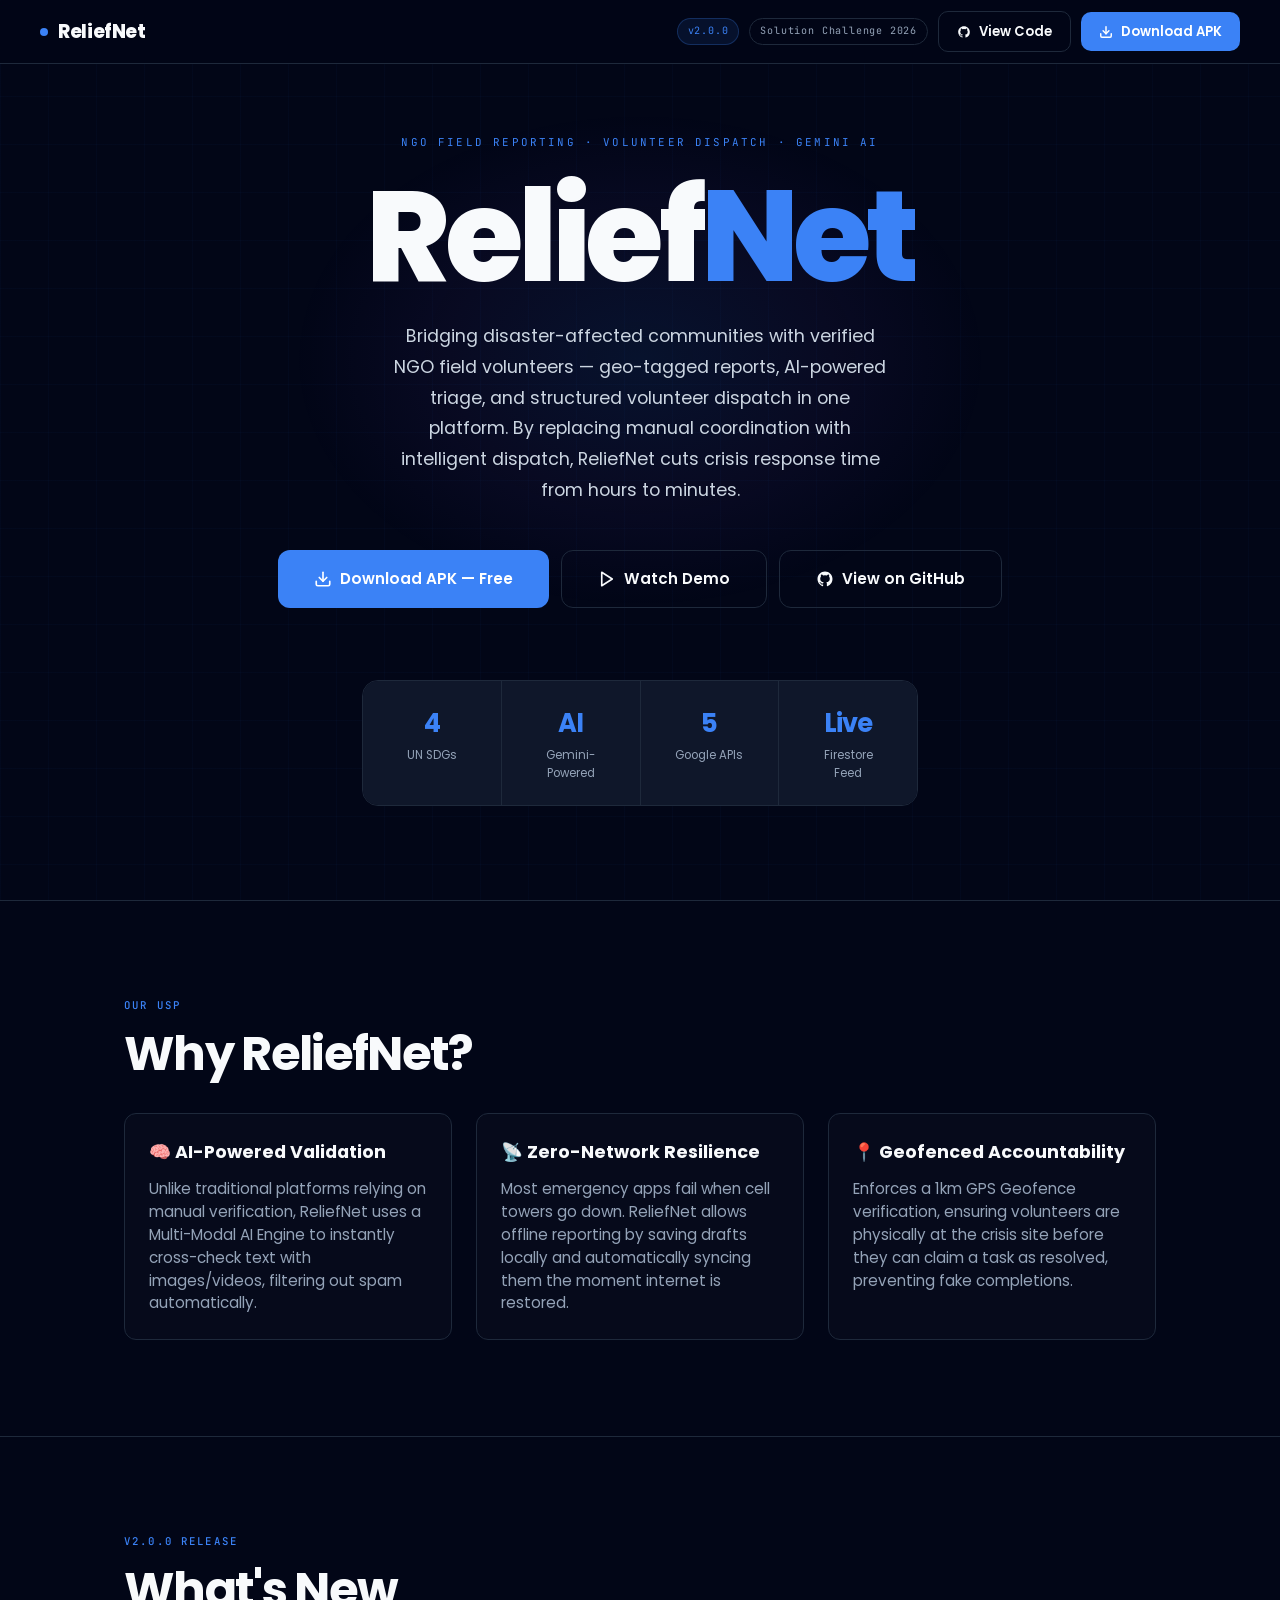
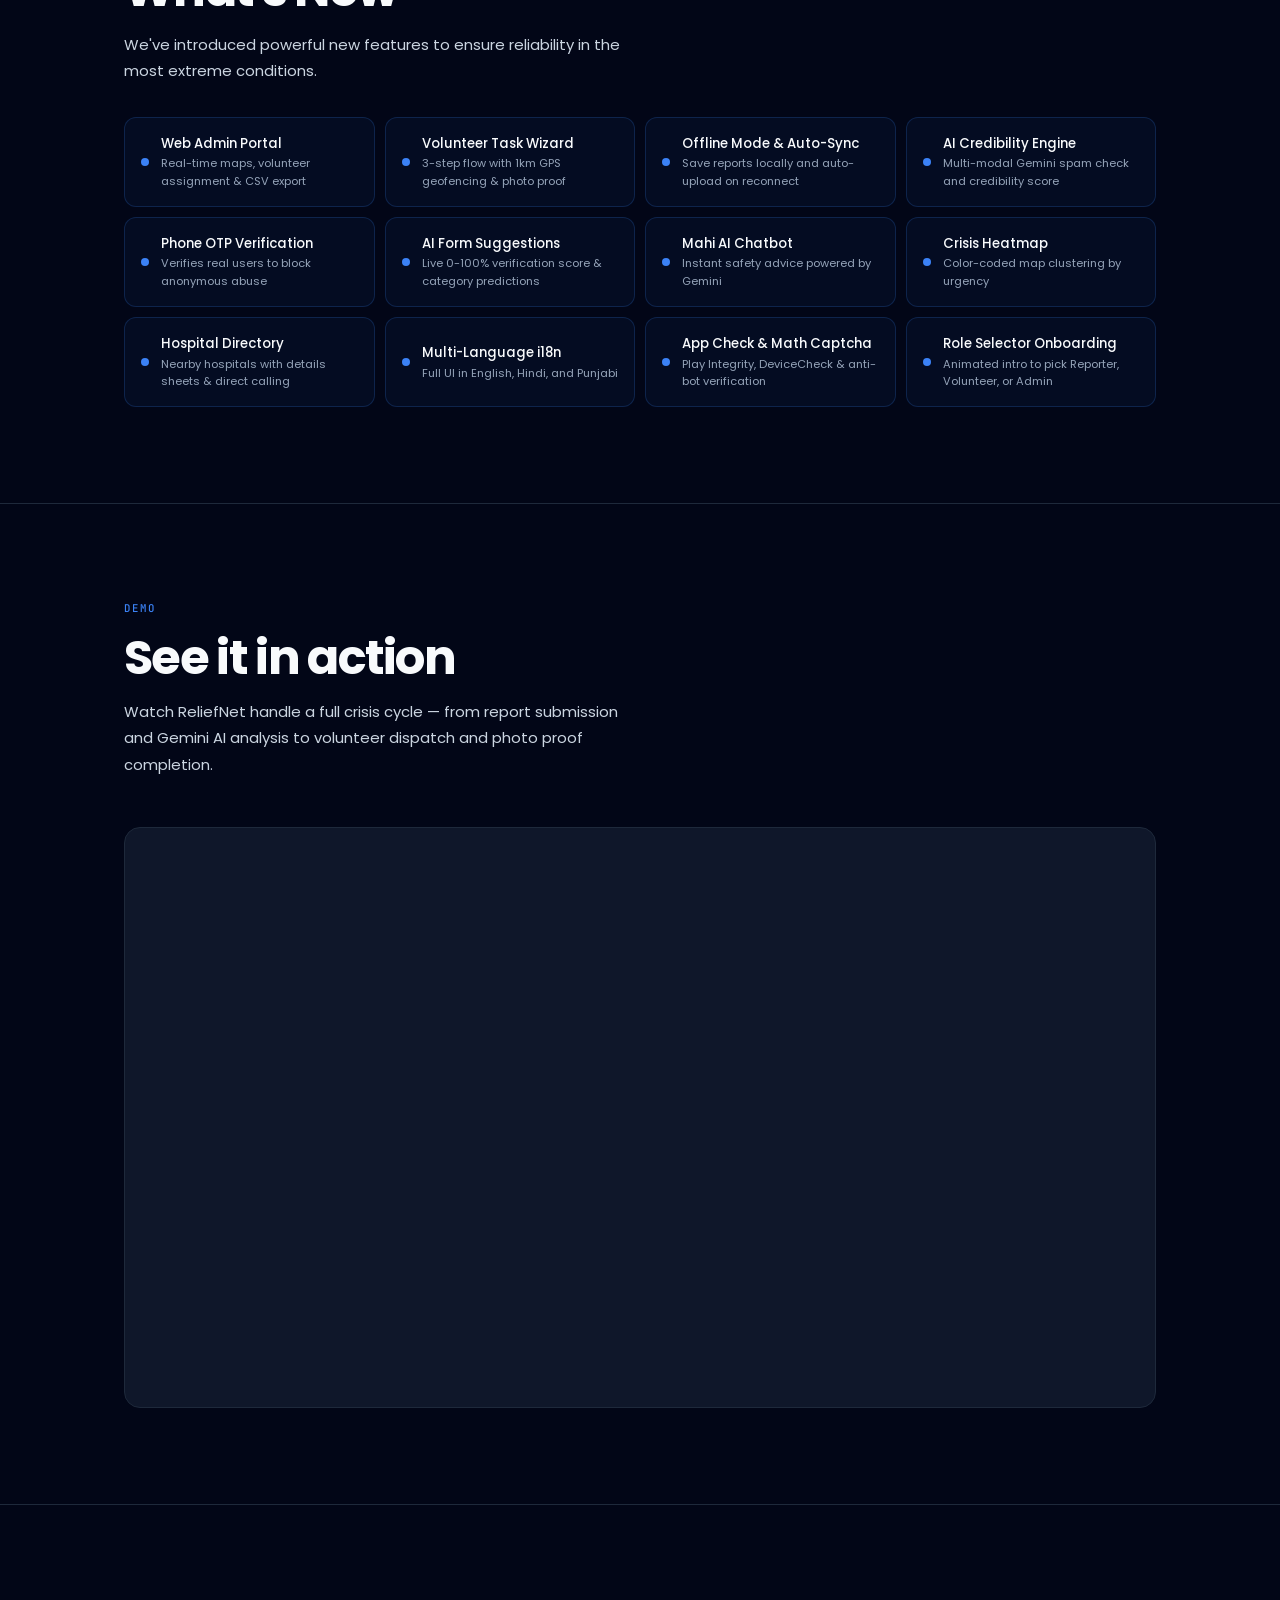
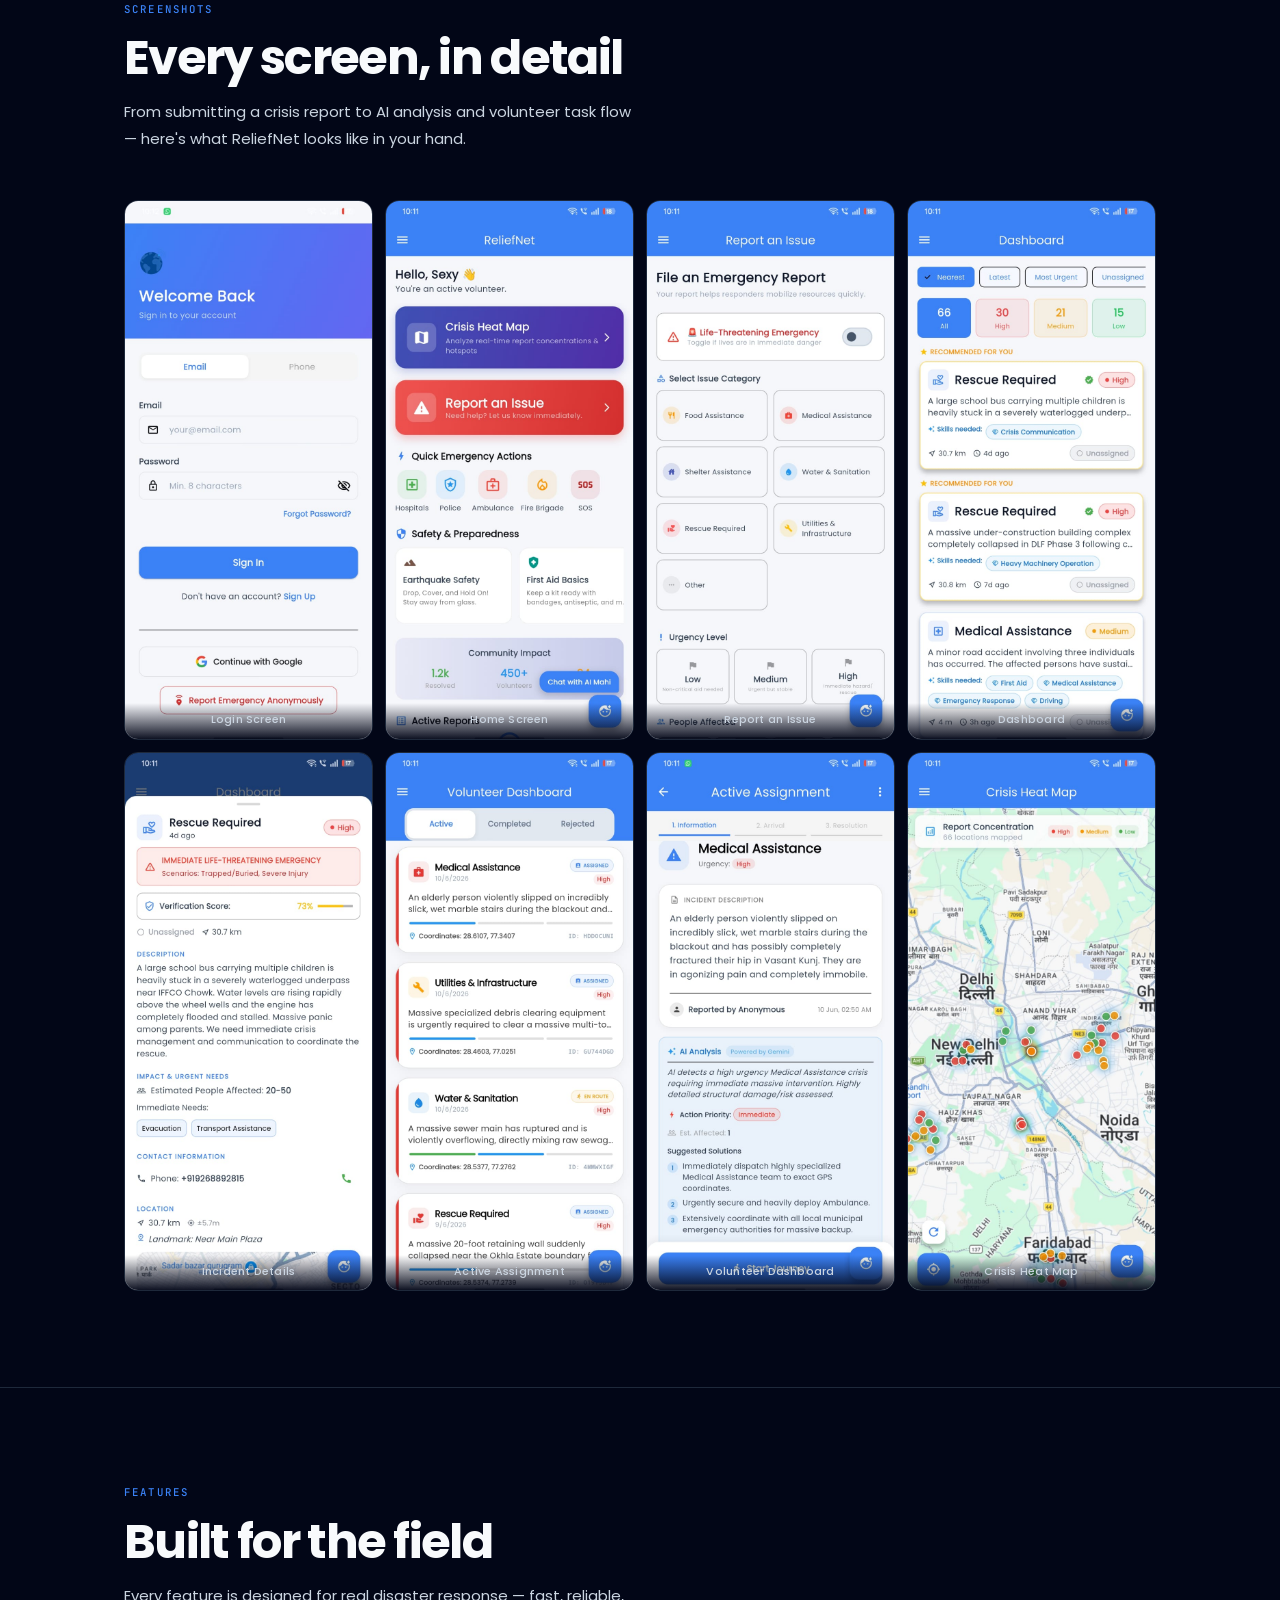
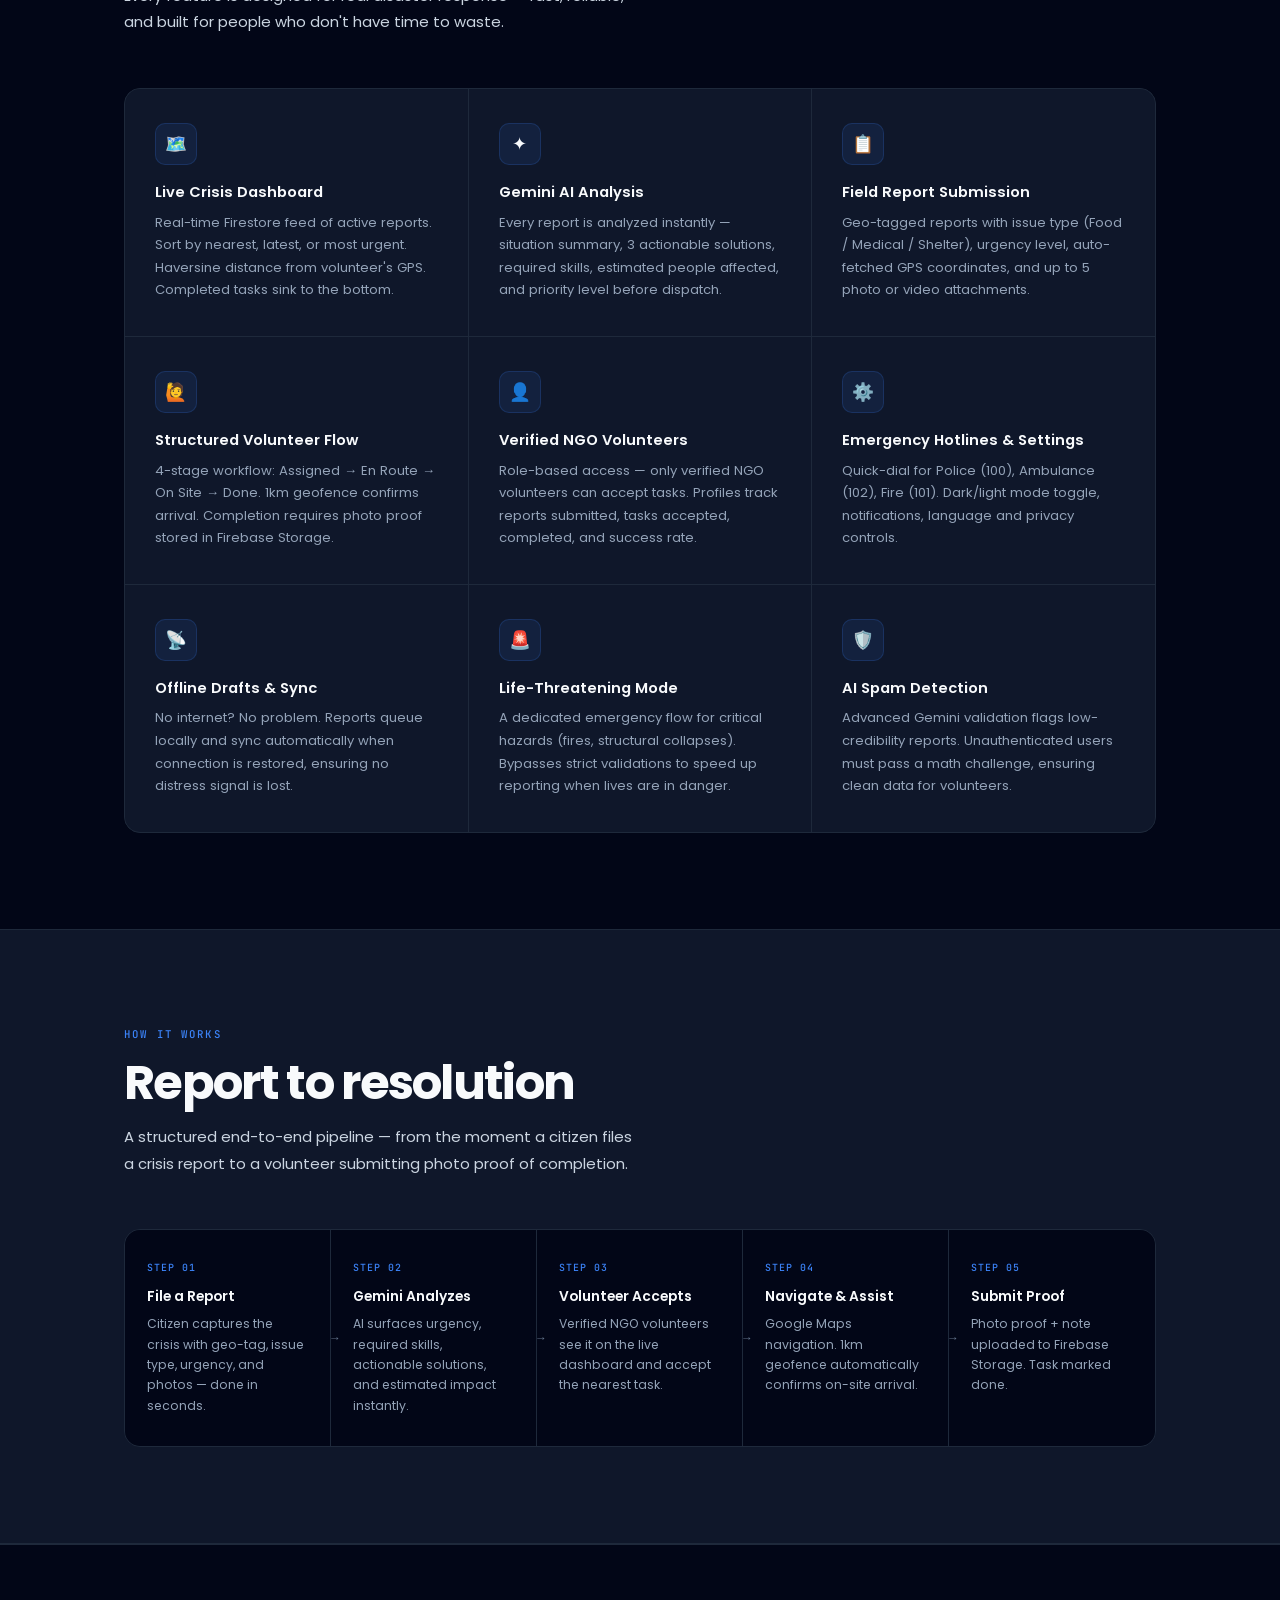
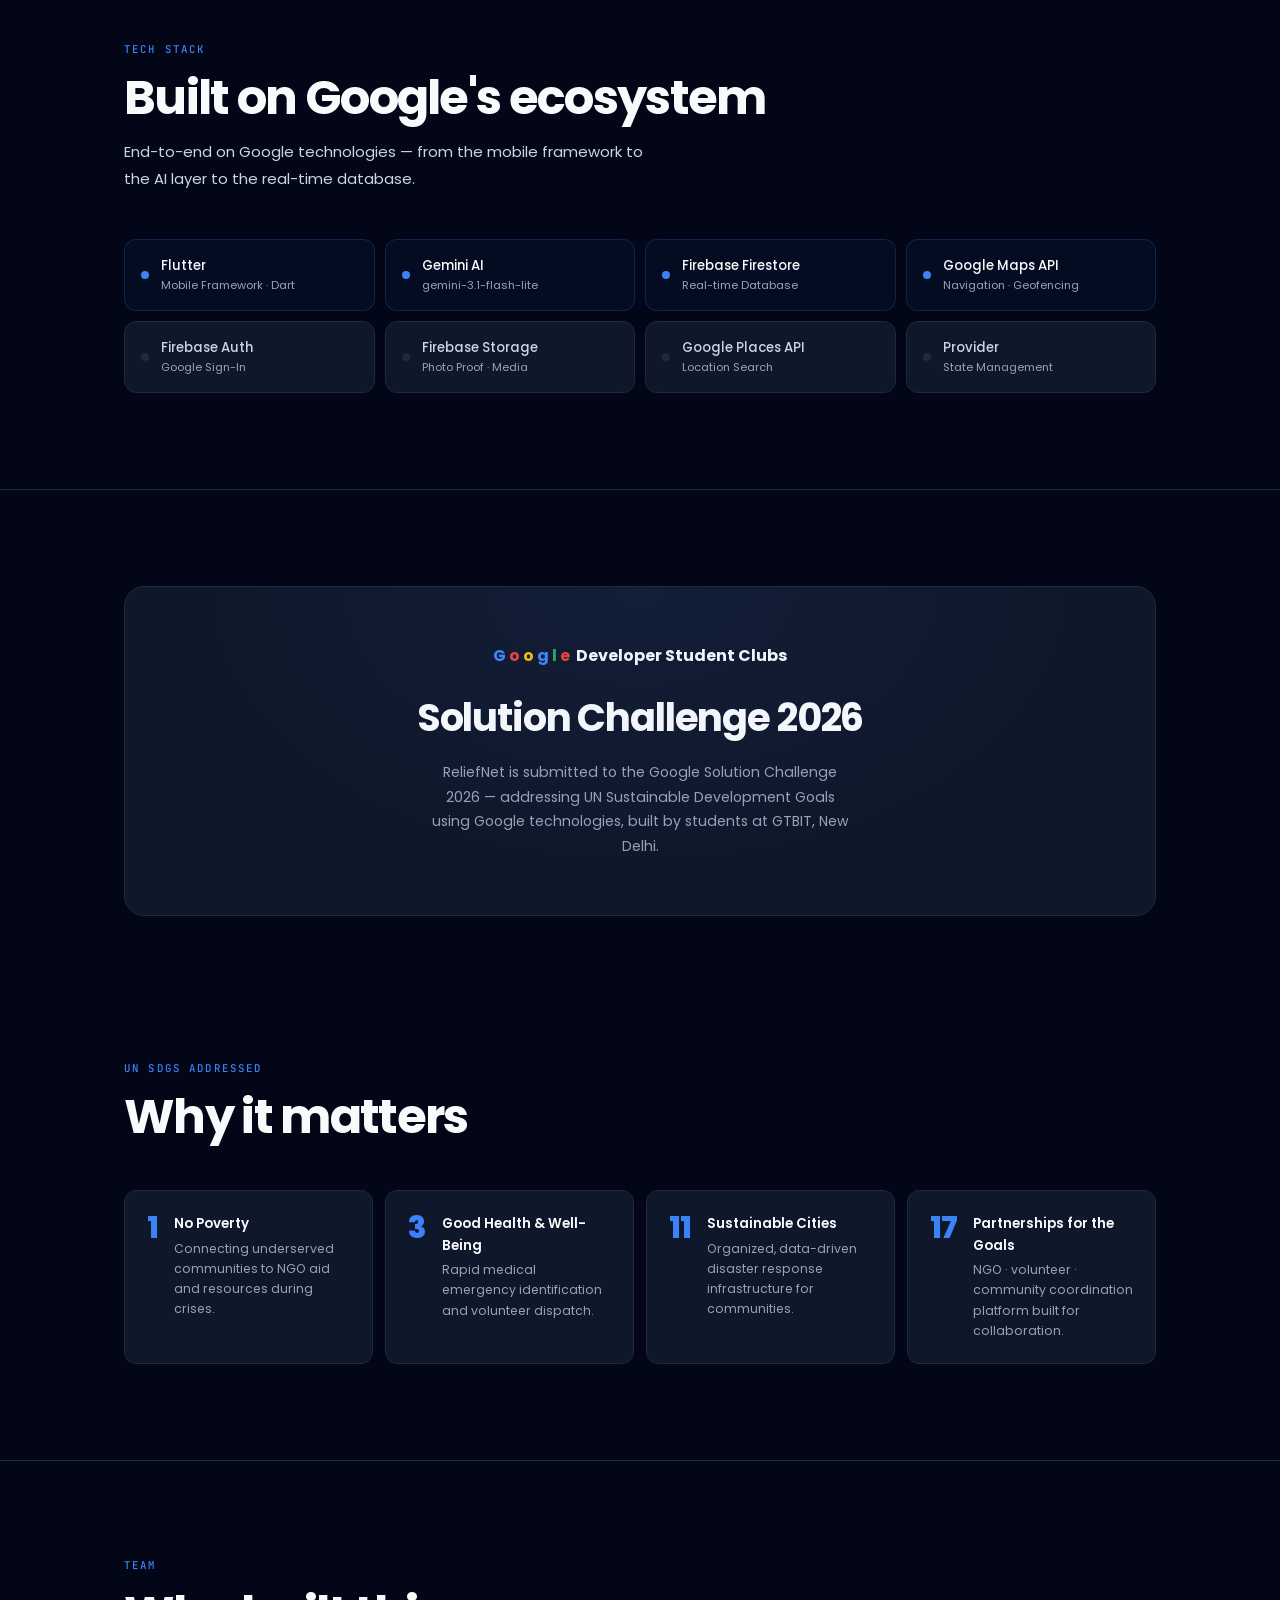
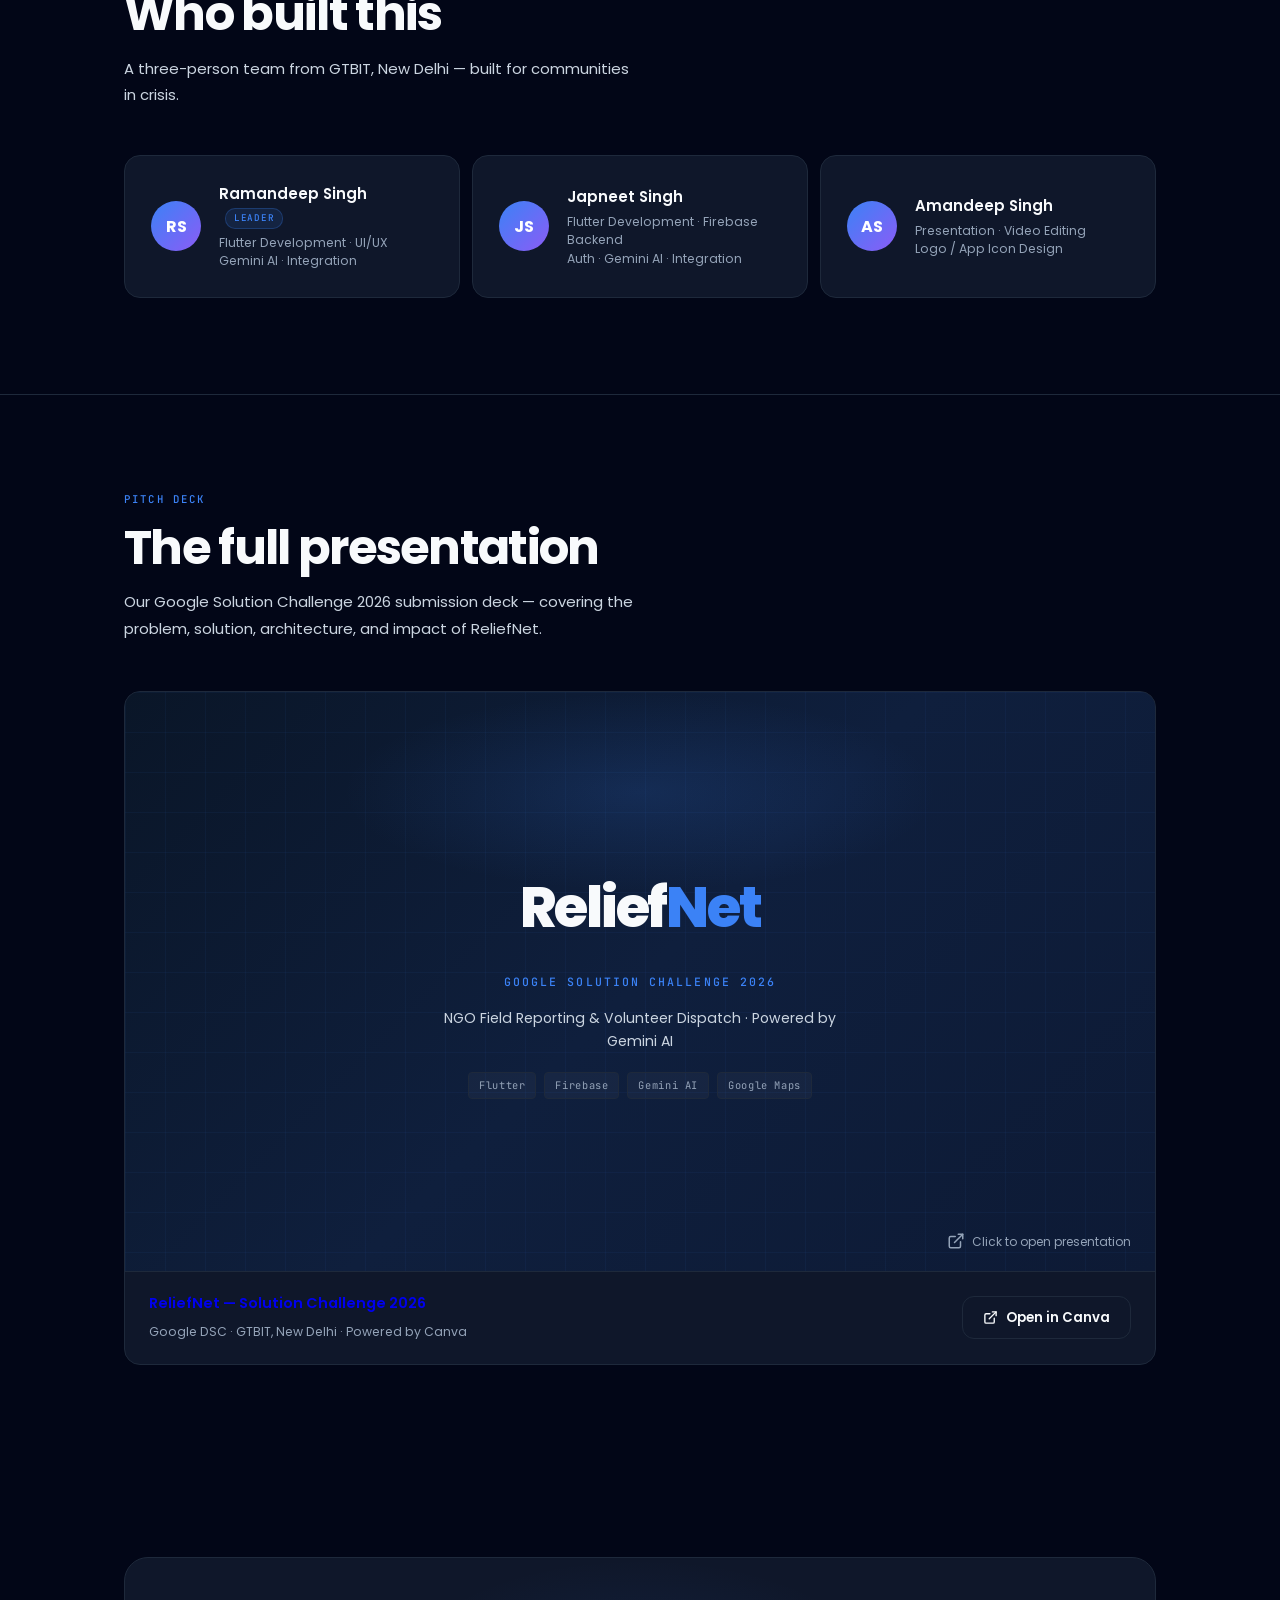
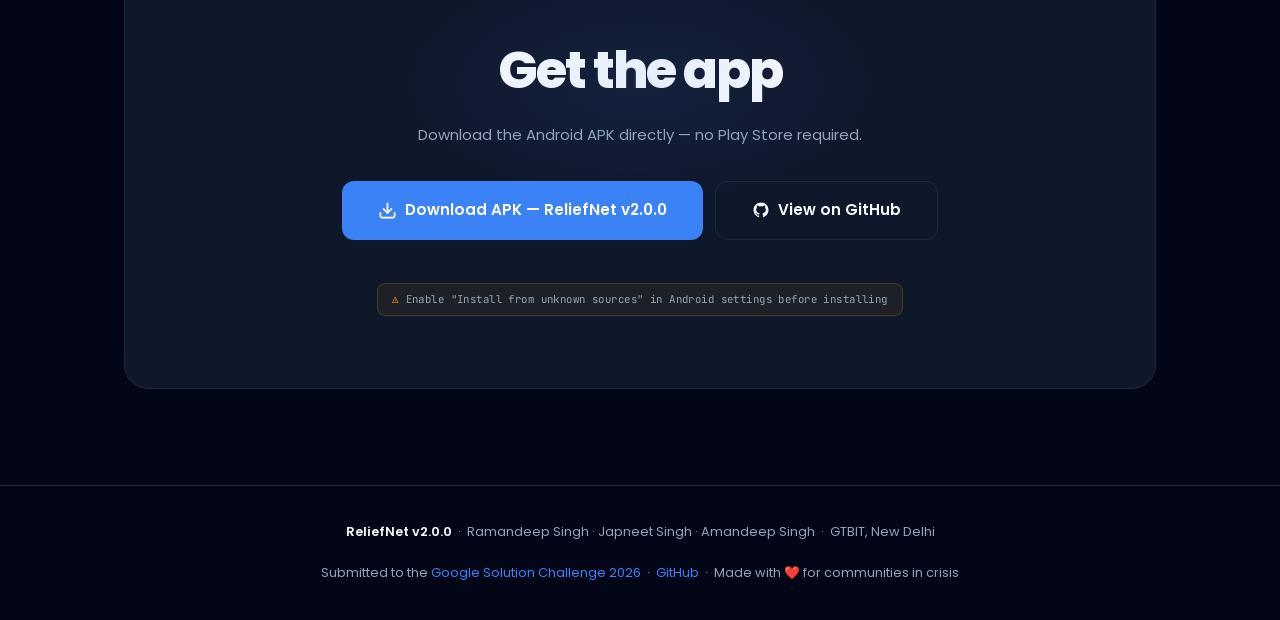
==== commit 8dce6b2f: "edited landing page and readme for v2.0.0 release" ====
--- a/index.html
+++ b/index.html
@@ -951,7 +951,7 @@
     ReliefNet
   </a>
   <div class="nav-right">
-    <span class="badge badge-blue">v1.0.0</span>
+    <span class="badge badge-blue">v2.0.0</span>
     <span class="badge">Solution Challenge 2026</span>
     <a href="https://github.com/ReliefNet/ReliefNet" target="_blank" rel="noopener" class="btn btn-outline btn-sm">
       <svg width="14" height="14" viewBox="0 0 24 24" fill="currentColor">
@@ -979,6 +979,7 @@
   <p class="hero-sub">
     Bridging disaster-affected communities with verified NGO field volunteers —
     geo-tagged reports, AI-powered triage, and structured volunteer dispatch in one platform.
+    By replacing manual coordination with intelligent dispatch, ReliefNet cuts crisis response time from hours to minutes.
   </p>
 
   <div class="hero-actions">
@@ -1024,6 +1025,96 @@
 
 <div class="divider"></div>
 
+<!-- USP Section -->
+<div class="section reveal">
+  <div class="container">
+    <p class="label">Our USP</p>
+    <h2 class="section-title">Why ReliefNet?</h2>
+    
+    <div style="display: grid; grid-template-columns: repeat(auto-fit, minmax(300px, 1fr)); gap: 24px; margin-top: 32px;">
+      <div style="background: rgba(255,255,255,0.02); border: 1px solid var(--border); border-radius: 12px; padding: 24px;">
+        <h3 style="color: var(--text); margin-bottom: 12px; font-size: 1.1rem;">🧠 AI-Powered Validation</h3>
+        <p style="color: var(--muted); font-size: 0.95rem; line-height: 1.5;">Unlike traditional platforms relying on manual verification, ReliefNet uses a Multi-Modal AI Engine to instantly cross-check text with images/videos, filtering out spam automatically.</p>
+      </div>
+      <div style="background: rgba(255,255,255,0.02); border: 1px solid var(--border); border-radius: 12px; padding: 24px;">
+        <h3 style="color: var(--text); margin-bottom: 12px; font-size: 1.1rem;">📡 Zero-Network Resilience</h3>
+        <p style="color: var(--muted); font-size: 0.95rem; line-height: 1.5;">Most emergency apps fail when cell towers go down. ReliefNet allows offline reporting by saving drafts locally and automatically syncing them the moment internet is restored.</p>
+      </div>
+      <div style="background: rgba(255,255,255,0.02); border: 1px solid var(--border); border-radius: 12px; padding: 24px;">
+        <h3 style="color: var(--text); margin-bottom: 12px; font-size: 1.1rem;">📍 Geofenced Accountability</h3>
+        <p style="color: var(--muted); font-size: 0.95rem; line-height: 1.5;">Enforces a 1km GPS Geofence verification, ensuring volunteers are physically at the crisis site before they can claim a task as resolved, preventing fake completions.</p>
+      </div>
+    </div>
+  </div>
+</div>
+
+<div class="divider"></div>
+
+<!-- WHATS NEW -->
+<div class="section reveal" id="whats-new">
+  <div class="container">
+    <p class="label">v2.0.0 Release</p>
+    <h2 class="section-title">What's New</h2>
+    <p class="section-body">We've introduced powerful new features to ensure reliability in the most extreme conditions.</p>
+    
+    <div class="stack-grid" style="margin-top: 32px;">
+      <!-- Tier 1 -->
+      <div class="stack-item hi">
+        <div class="stack-dot"></div>
+        <div><div class="stack-name">Web Admin Portal</div><div class="stack-sub">Real-time maps, volunteer assignment & CSV export</div></div>
+      </div>
+      <div class="stack-item hi">
+        <div class="stack-dot"></div>
+        <div><div class="stack-name">Volunteer Task Wizard</div><div class="stack-sub">3-step flow with 1km GPS geofencing & photo proof</div></div>
+      </div>
+      <div class="stack-item hi">
+        <div class="stack-dot"></div>
+        <div><div class="stack-name">Offline Mode & Auto-Sync</div><div class="stack-sub">Save reports locally and auto-upload on reconnect</div></div>
+      </div>
+      <!-- Tier 2 -->
+      <div class="stack-item hi">
+        <div class="stack-dot"></div>
+        <div><div class="stack-name">AI Credibility Engine</div><div class="stack-sub">Multi-modal Gemini spam check and credibility score</div></div>
+      </div>
+      <div class="stack-item hi">
+        <div class="stack-dot"></div>
+        <div><div class="stack-name">Phone OTP Verification</div><div class="stack-sub">Verifies real users to block anonymous abuse</div></div>
+      </div>
+      <div class="stack-item hi">
+        <div class="stack-dot"></div>
+        <div><div class="stack-name">AI Form Suggestions</div><div class="stack-sub">Live 0-100% verification score & category predictions</div></div>
+      </div>
+      <div class="stack-item hi">
+        <div class="stack-dot"></div>
+        <div><div class="stack-name">Mahi AI Chatbot</div><div class="stack-sub">Instant safety advice powered by Gemini</div></div>
+      </div>
+      <!-- Tier 3 & 4 -->
+      <div class="stack-item hi">
+        <div class="stack-dot"></div>
+        <div><div class="stack-name">Crisis Heatmap</div><div class="stack-sub">Color-coded map clustering by urgency</div></div>
+      </div>
+      <div class="stack-item hi">
+        <div class="stack-dot"></div>
+        <div><div class="stack-name">Hospital Directory</div><div class="stack-sub">Nearby hospitals with details sheets & direct calling</div></div>
+      </div>
+      <div class="stack-item hi">
+        <div class="stack-dot"></div>
+        <div><div class="stack-name">Multi-Language i18n</div><div class="stack-sub">Full UI in English, Hindi, and Punjabi</div></div>
+      </div>
+      <div class="stack-item hi">
+        <div class="stack-dot"></div>
+        <div><div class="stack-name">App Check & Math Captcha</div><div class="stack-sub">Play Integrity, DeviceCheck & anti-bot verification</div></div>
+      </div>
+      <div class="stack-item hi">
+        <div class="stack-dot"></div>
+        <div><div class="stack-name">Role Selector Onboarding</div><div class="stack-sub">Animated intro to pick Reporter, Volunteer, or Admin</div></div>
+      </div>
+    </div>
+  </div>
+</div>
+
+<div class="divider"></div>
+
 <!-- DEMO VIDEO -->
 <div class="section reveal" id="demo">
   <div class="container">
@@ -1047,37 +1138,37 @@
     <p class="section-body">From submitting a crisis report to AI analysis and volunteer task flow — here's what ReliefNet looks like in your hand.</p>
 
     <div class="screenshots-scroll">
+      <div class="screenshot-item" onclick="openLB('screenshots/login.jpeg')">
+        <img src="screenshots/login.jpeg" alt="Login Screen" loading="lazy" />
+        <div class="screenshot-label">Login Screen</div>
+      </div>
       <div class="screenshot-item" onclick="openLB('screenshots/home.jpeg')">
-        <img src="screenshots/home.jpeg" alt="Home" loading="lazy" />
-        <div class="screenshot-label">Home</div>
+        <img src="screenshots/home.jpeg" alt="Home Screen" loading="lazy" />
+        <div class="screenshot-label">Home Screen</div>
+      </div>
+      <div class="screenshot-item" onclick="openLB('screenshots/report.jpeg')">
+        <img src="screenshots/report.jpeg" alt="Report an Issue" loading="lazy" />
+        <div class="screenshot-label">Report an Issue</div>
       </div>
       <div class="screenshot-item" onclick="openLB('screenshots/dashboard.jpeg')">
         <img src="screenshots/dashboard.jpeg" alt="Dashboard" loading="lazy" />
-        <div class="screenshot-label">Live Dashboard</div>
-      </div>
-      <div class="screenshot-item" onclick="openLB('screenshots/report.jpeg')">
-        <img src="screenshots/report.jpeg" alt="Report" loading="lazy" />
-        <div class="screenshot-label">Report Issue</div>
-      </div>
-      <div class="screenshot-item" onclick="openLB('screenshots/ai_analysis.jpeg')">
-        <img src="screenshots/ai_analysis.jpeg" alt="AI Analysis" loading="lazy" />
-        <div class="screenshot-label">AI Analysis</div>
-      </div>
-      <div class="screenshot-item" onclick="openLB('screenshots/volunteer_task.jpeg')">
-        <img src="screenshots/volunteer_task.jpeg" alt="Volunteer Task" loading="lazy" />
-        <div class="screenshot-label">Volunteer Task</div>
-      </div>
-      <div class="screenshot-item" onclick="openLB('screenshots/volunteer_workflow.jpeg')">
-        <img src="screenshots/volunteer_workflow.jpeg" alt="Volunteer Workflow" loading="lazy" />
-        <div class="screenshot-label">Task Workflow</div>
-      </div>
-      <div class="screenshot-item" onclick="openLB('screenshots/profile.jpeg')">
-        <img src="screenshots/profile.jpeg" alt="Profile" loading="lazy" />
-        <div class="screenshot-label">Profile</div>
-      </div>
-      <div class="screenshot-item" onclick="openLB('screenshots/settings.jpeg')">
-        <img src="screenshots/settings.jpeg" alt="Settings" loading="lazy" />
-        <div class="screenshot-label">Settings</div>
+        <div class="screenshot-label">Dashboard</div>
+      </div>
+      <div class="screenshot-item" onclick="openLB('screenshots/incident_details.jpeg')">
+        <img src="screenshots/incident_details.jpeg" alt="Incident Details" loading="lazy" />
+        <div class="screenshot-label">Incident Details</div>
+      </div>
+      <div class="screenshot-item" onclick="openLB('screenshots/active_assignment.jpeg')">
+        <img src="screenshots/active_assignment.jpeg" alt="Active Assignment" loading="lazy" />
+        <div class="screenshot-label">Active Assignment</div>
+      </div>
+      <div class="screenshot-item" onclick="openLB('screenshots/volunteer_dashboard.jpeg')">
+        <img src="screenshots/volunteer_dashboard.jpeg" alt="Volunteer Dashboard" loading="lazy" />
+        <div class="screenshot-label">Volunteer Dashboard</div>
+      </div>
+      <div class="screenshot-item" onclick="openLB('screenshots/crisis_heat_map.jpeg')">
+        <img src="screenshots/crisis_heat_map.jpeg" alt="Crisis Heat Map" loading="lazy" />
+        <div class="screenshot-label">Crisis Heat Map</div>
       </div>
     </div>
   </div>
@@ -1128,6 +1219,21 @@
         <div class="feat-icon">⚙️</div>
         <div class="feat-title">Emergency Hotlines & Settings</div>
         <div class="feat-desc">Quick-dial for Police (100), Ambulance (102), Fire (101). Dark/light mode toggle, notifications, language and privacy controls.</div>
+      </div>
+      <div class="feat">
+        <div class="feat-icon">📡</div>
+        <div class="feat-title">Offline Drafts & Sync</div>
+        <div class="feat-desc">No internet? No problem. Reports queue locally and sync automatically when connection is restored, ensuring no distress signal is lost.</div>
+      </div>
+      <div class="feat">
+        <div class="feat-icon">🚨</div>
+        <div class="feat-title">Life-Threatening Mode</div>
+        <div class="feat-desc">A dedicated emergency flow for critical hazards (fires, structural collapses). Bypasses strict validations to speed up reporting when lives are in danger.</div>
+      </div>
+      <div class="feat">
+        <div class="feat-icon">🛡️</div>
+        <div class="feat-title">AI Spam Detection</div>
+        <div class="feat-desc">Advanced Gemini validation flags low-credibility reports. Unauthenticated users must pass a math challenge, ensuring clean data for volunteers.</div>
       </div>
     </div>
   </div>
@@ -1188,7 +1294,7 @@
       </div>
       <div class="stack-item hi">
         <div class="stack-dot"></div>
-        <div><div class="stack-name">Gemini AI</div><div class="stack-sub">gemini-1.5-flash</div></div>
+        <div><div class="stack-name">Gemini AI</div><div class="stack-sub">gemini-3.1-flash-lite</div></div>
       </div>
       <div class="stack-item hi">
         <div class="stack-dot"></div>
@@ -1319,7 +1425,7 @@
     <h2 class="section-title">The full presentation</h2>
     <p class="section-body">Our Google Solution Challenge 2026 submission deck — covering the problem, solution, architecture, and impact of ReliefNet.</p>
 
-    <a href="https://canva.link/nstf4xhm61ehjbu" target="_blank" rel="noopener" class="ppt-card" style="text-decoration:none; display:block; cursor:pointer;">
+    <a href="https://canva.link/pwl8j4vw56z8eg9" target="_blank" rel="noopener" class="ppt-card" style="text-decoration:none; display:block; cursor:pointer;">
       <div class="ppt-preview">
         <!-- Decorative slide mock since Canva blocks iframes on share links -->
         <div class="ppt-mock">
@@ -1368,7 +1474,7 @@
         <svg width="19" height="19" viewBox="0 0 24 24" fill="none" stroke="currentColor" stroke-width="2.2" stroke-linecap="round" stroke-linejoin="round">
           <path d="M21 15v4a2 2 0 0 1-2 2H5a2 2 0 0 1-2-2v-4"/><polyline points="7 10 12 15 17 10"/><line x1="12" y1="15" x2="12" y2="3"/>
         </svg>
-        Download APK — ReliefNet v1.0.0
+        Download APK — ReliefNet v2.0.0
       </a>
       <a href="https://github.com/ReliefNet/ReliefNet" target="_blank" rel="noopener" class="btn btn-outline btn-lg">
         <svg width="18" height="18" viewBox="0 0 24 24" fill="currentColor">
@@ -1388,7 +1494,7 @@
 
 <!-- FOOTER -->
 <footer>
-  <strong>ReliefNet v1.0.0</strong> &nbsp;·&nbsp;
+  <strong>ReliefNet v2.0.0</strong> &nbsp;·&nbsp;
   Ramandeep Singh · Japneet Singh · Amandeep Singh &nbsp;·&nbsp; GTBIT, New Delhi
   <br/><br/>
   Submitted to the <a href="https://developers.google.com/community/gdsc-solution-challenge" target="_blank">Google Solution Challenge 2026</a>
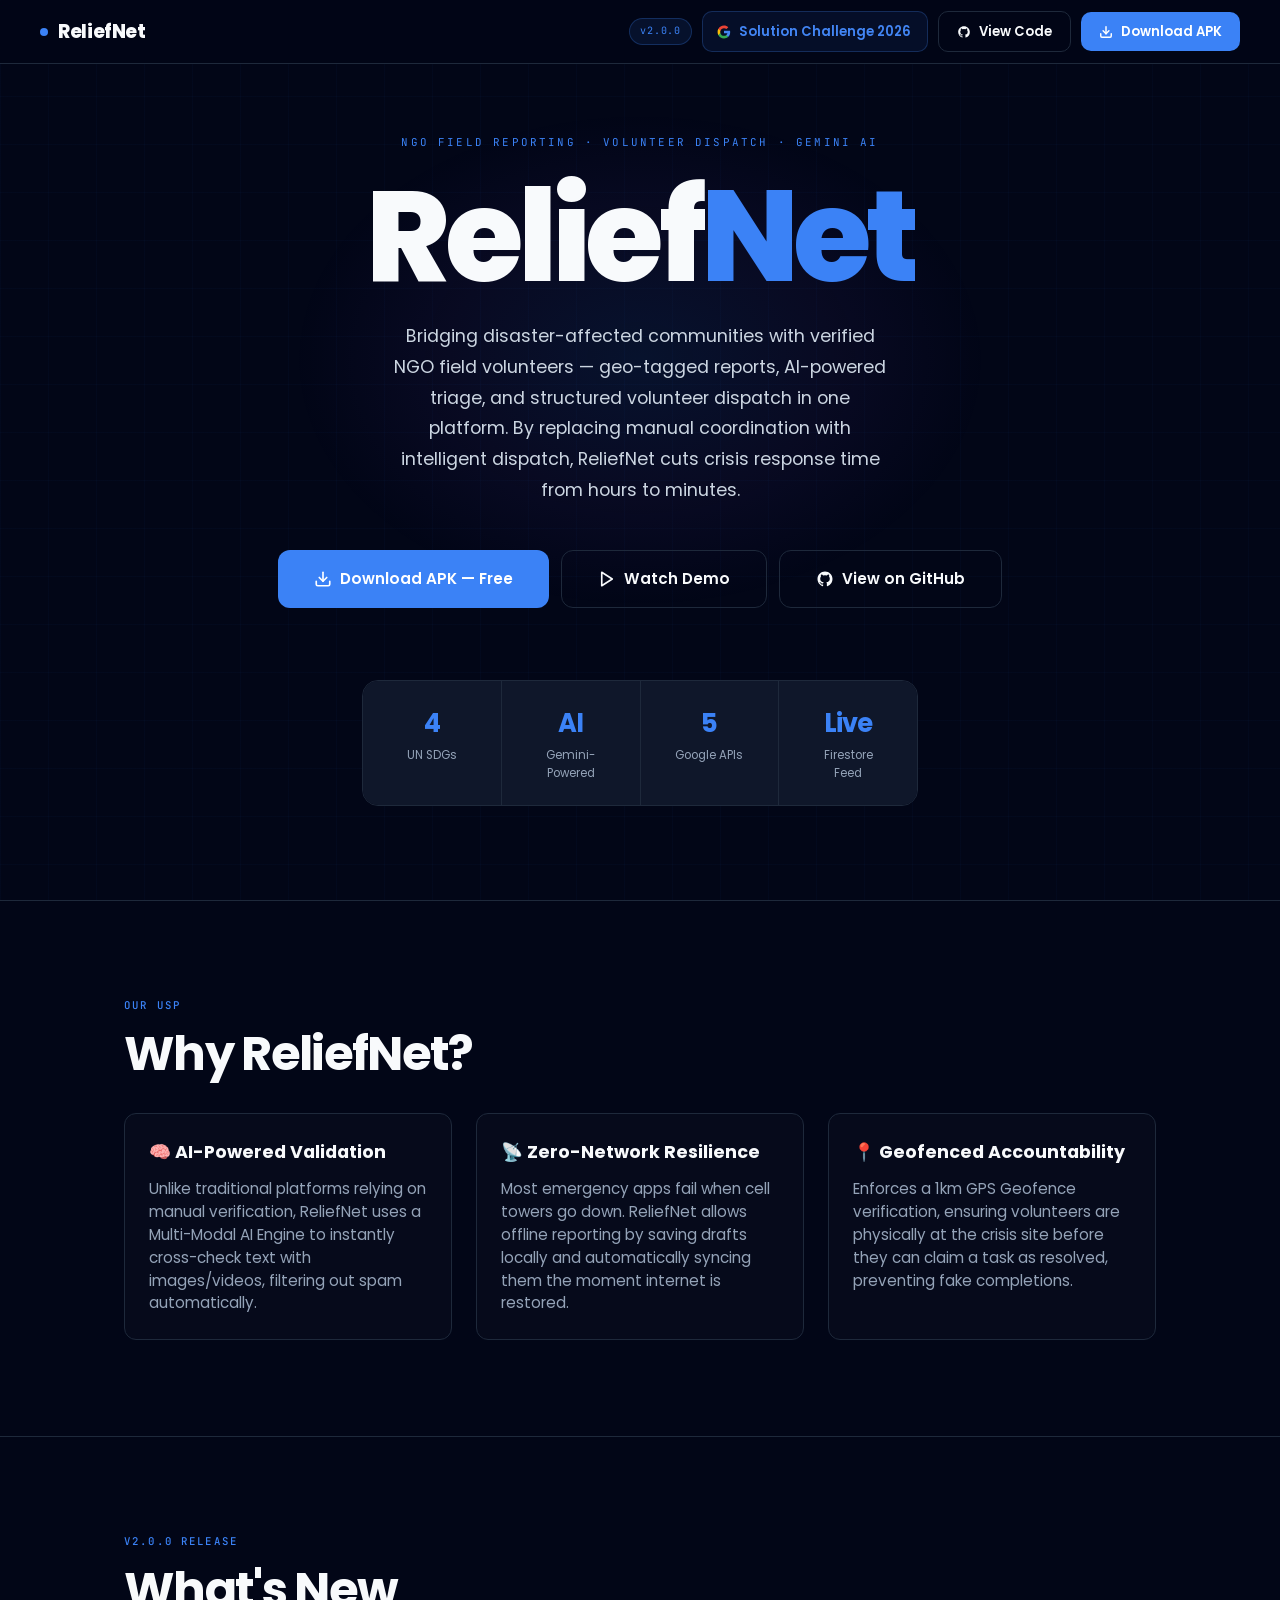
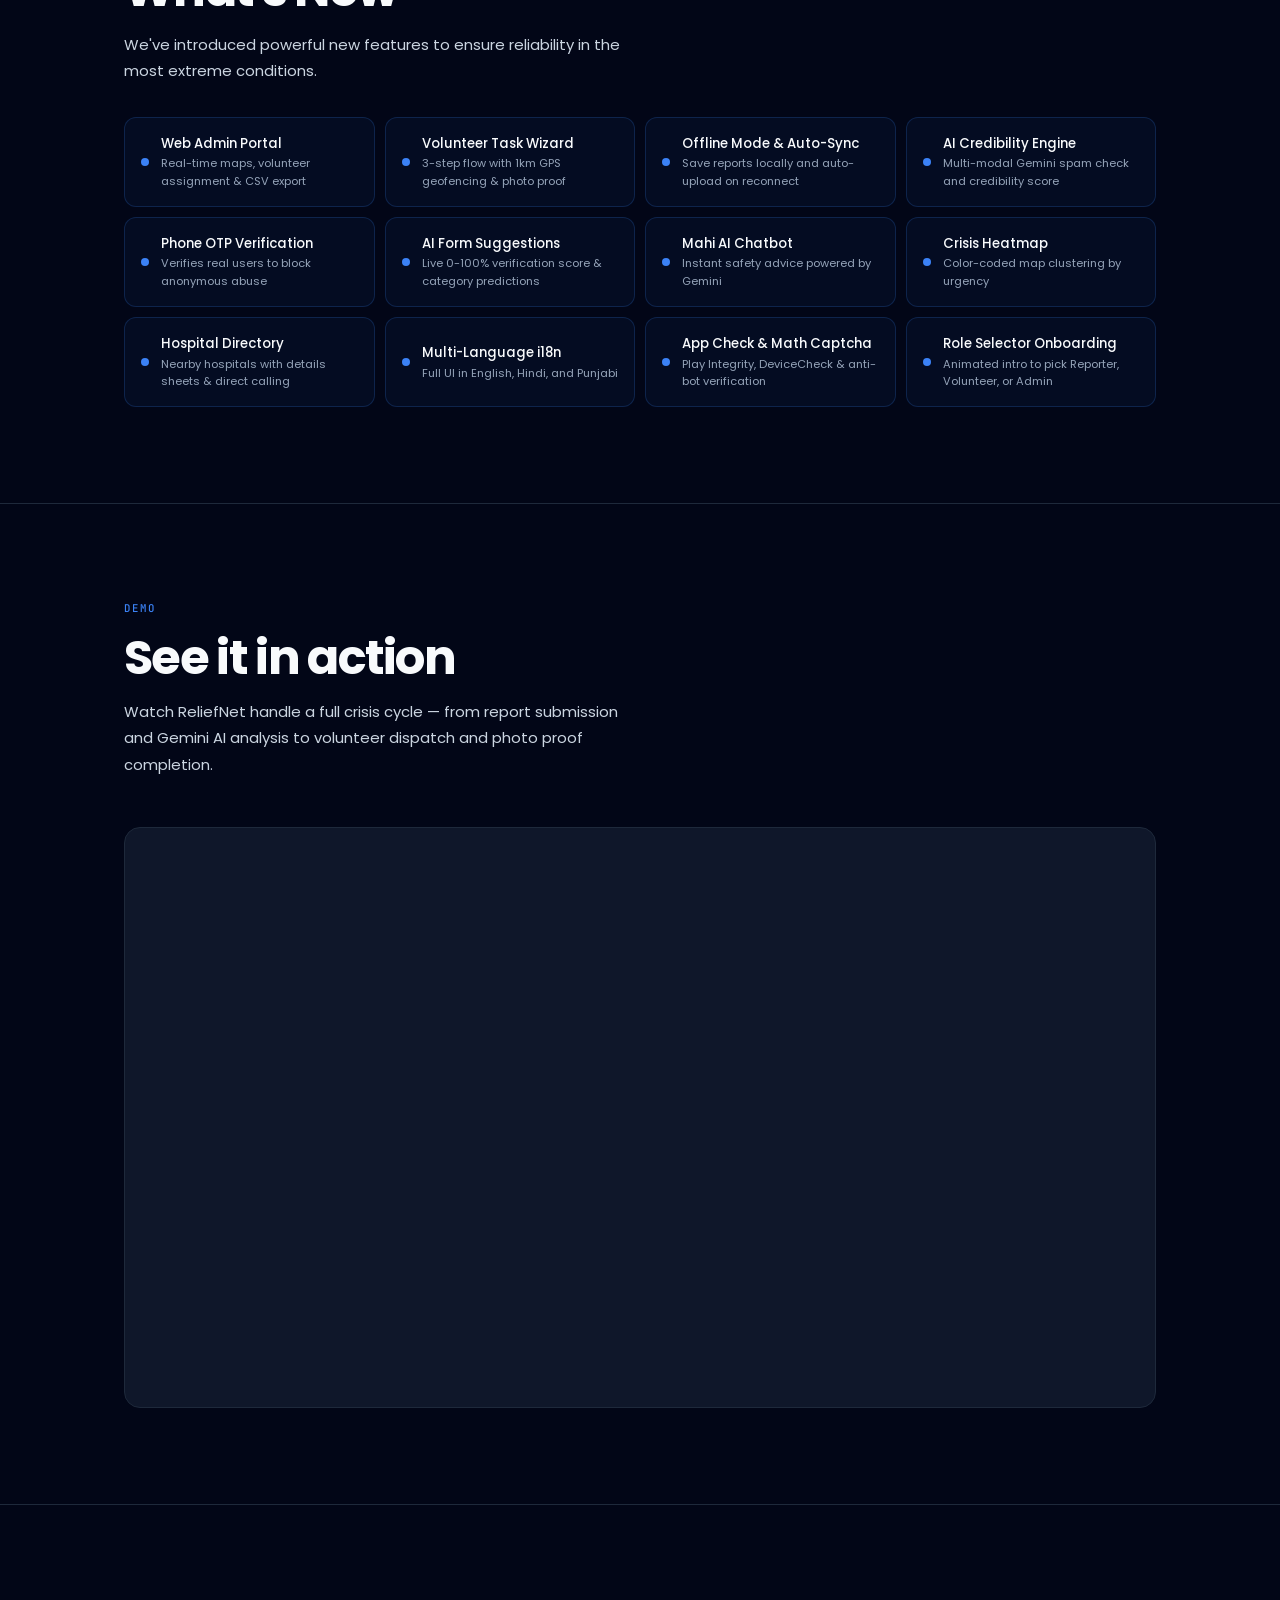
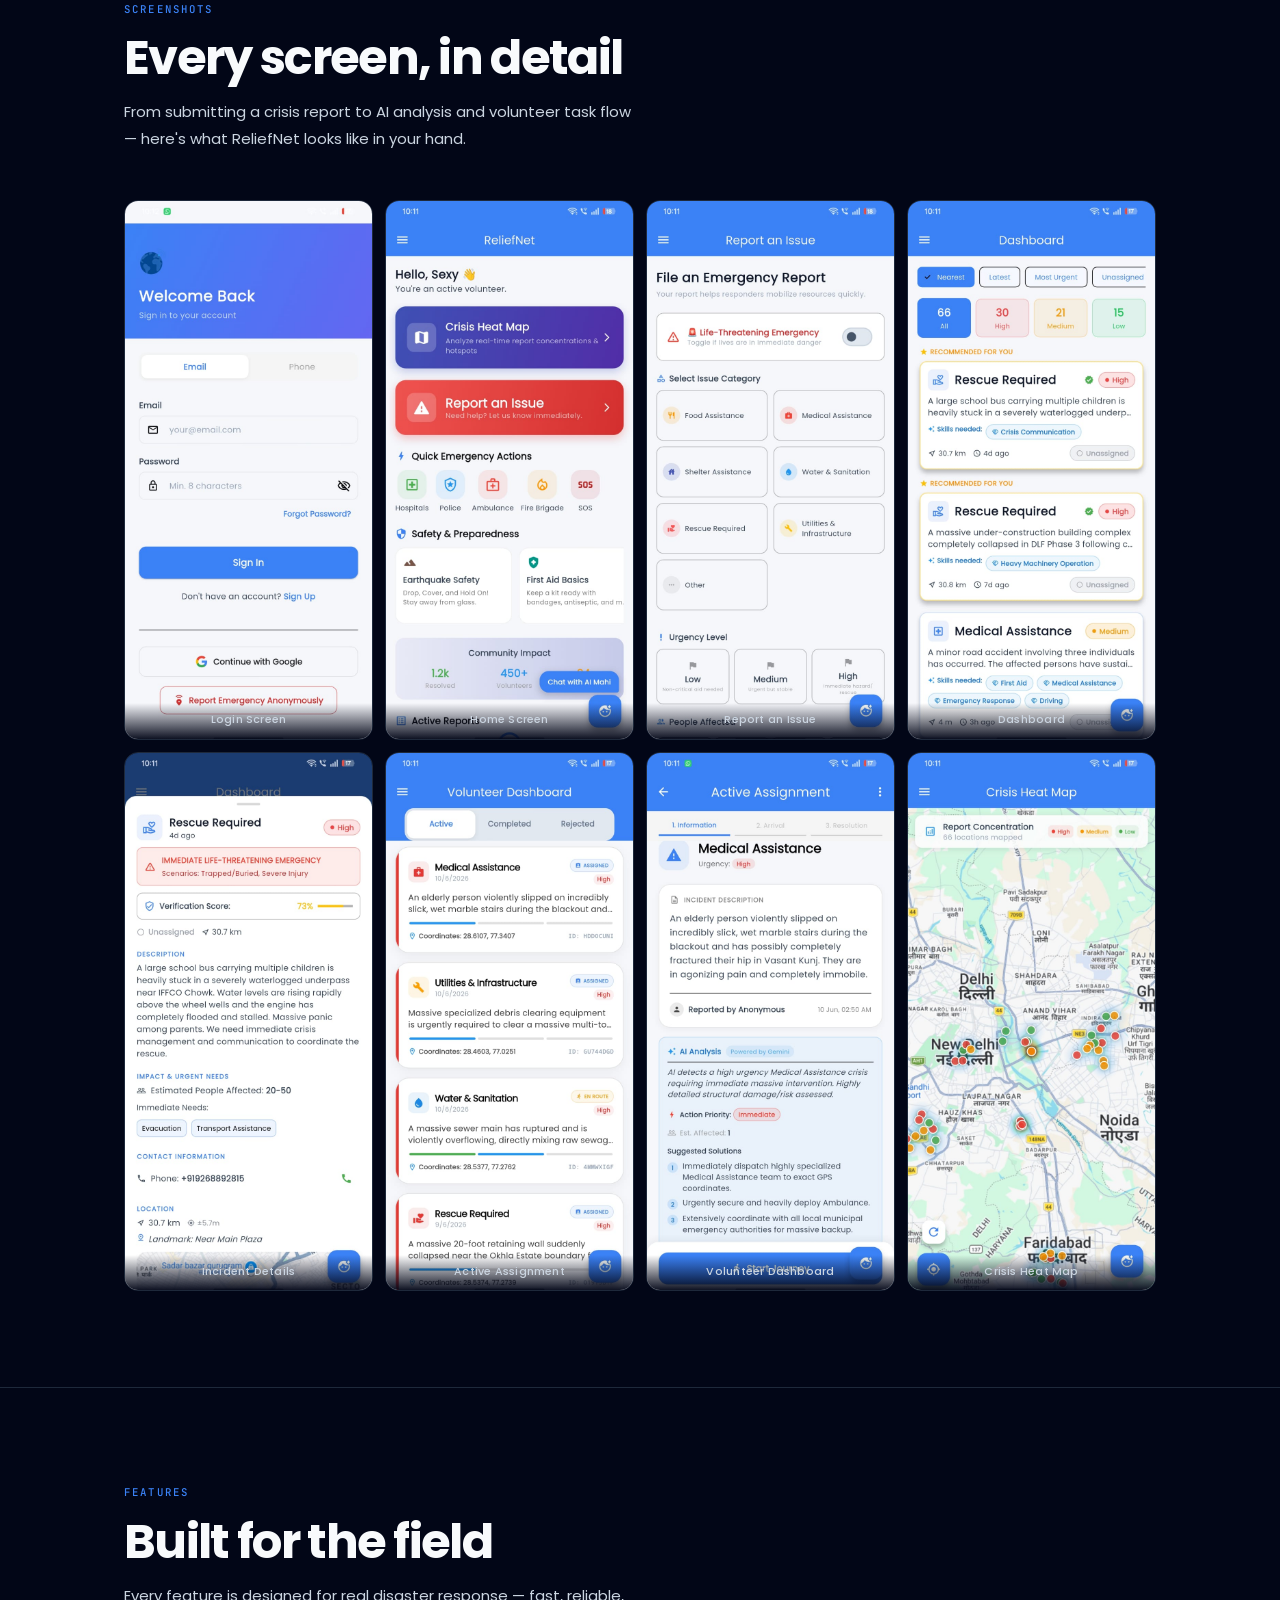
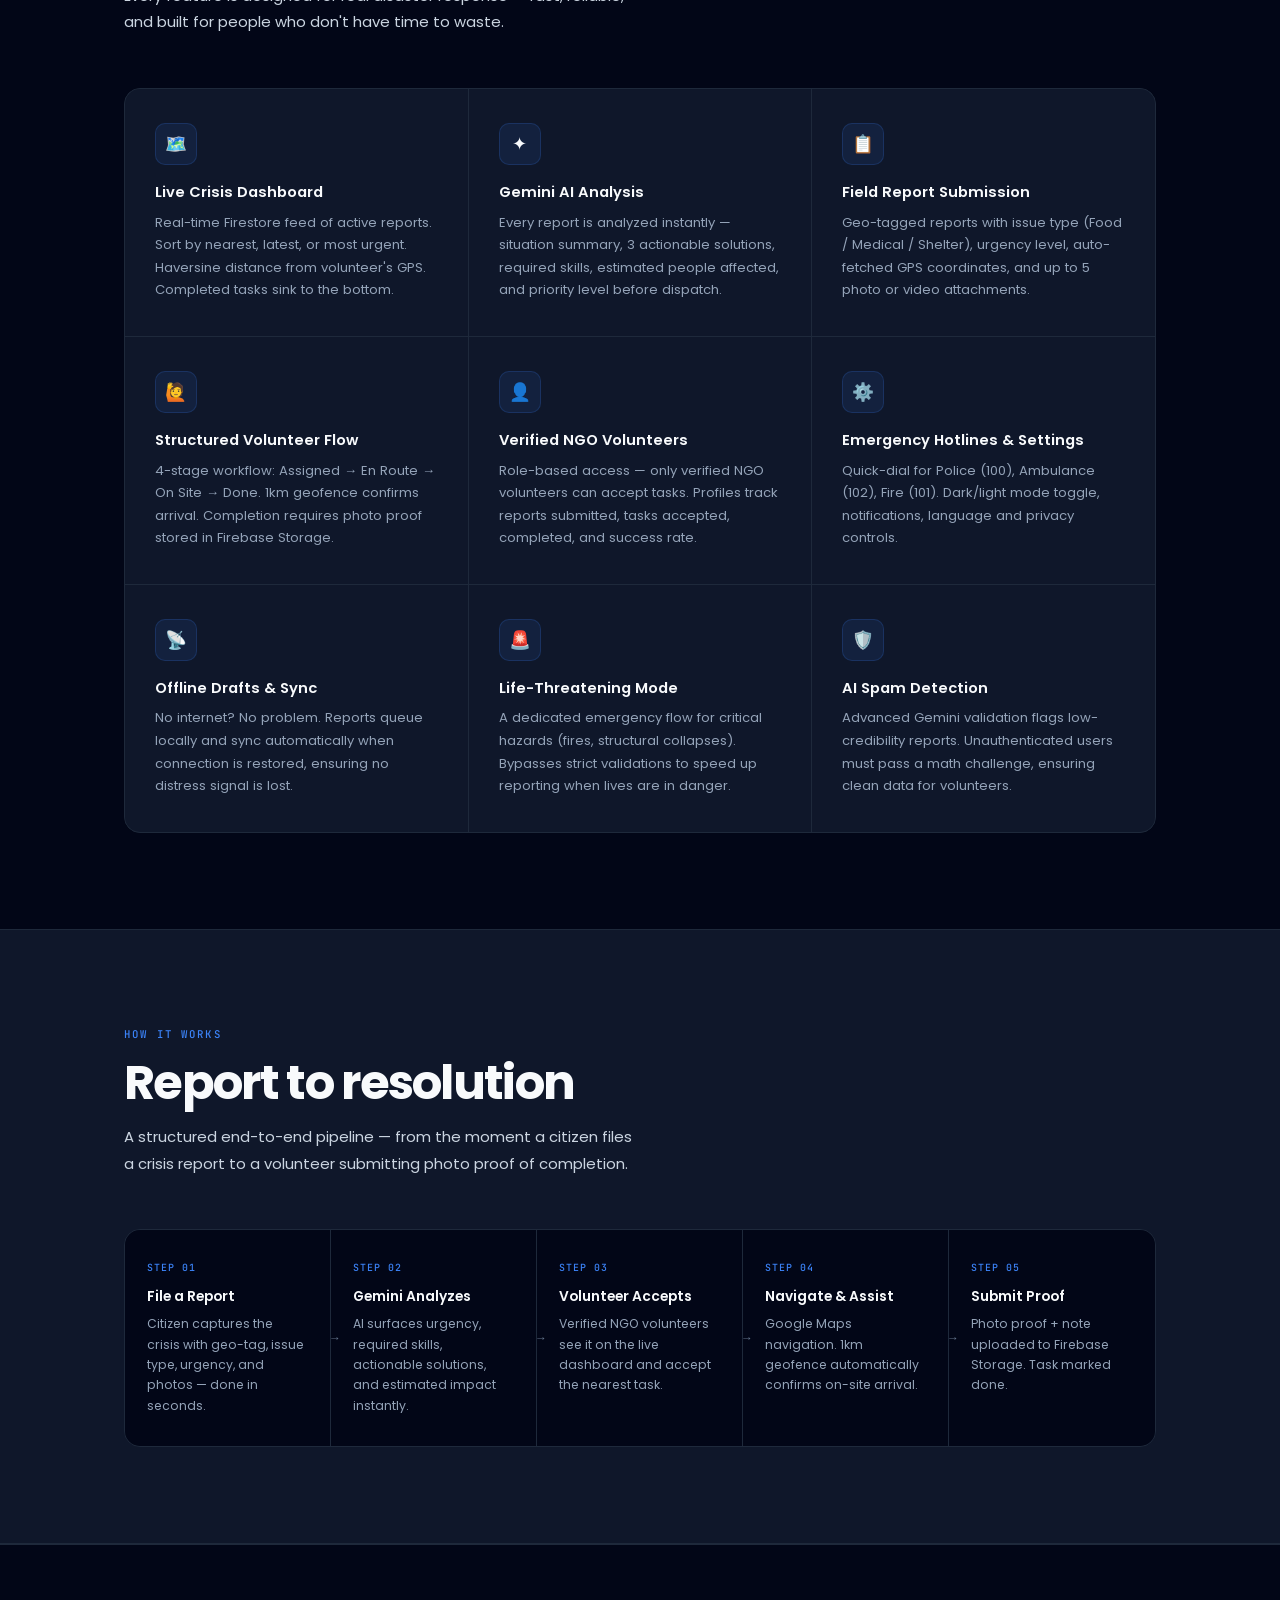
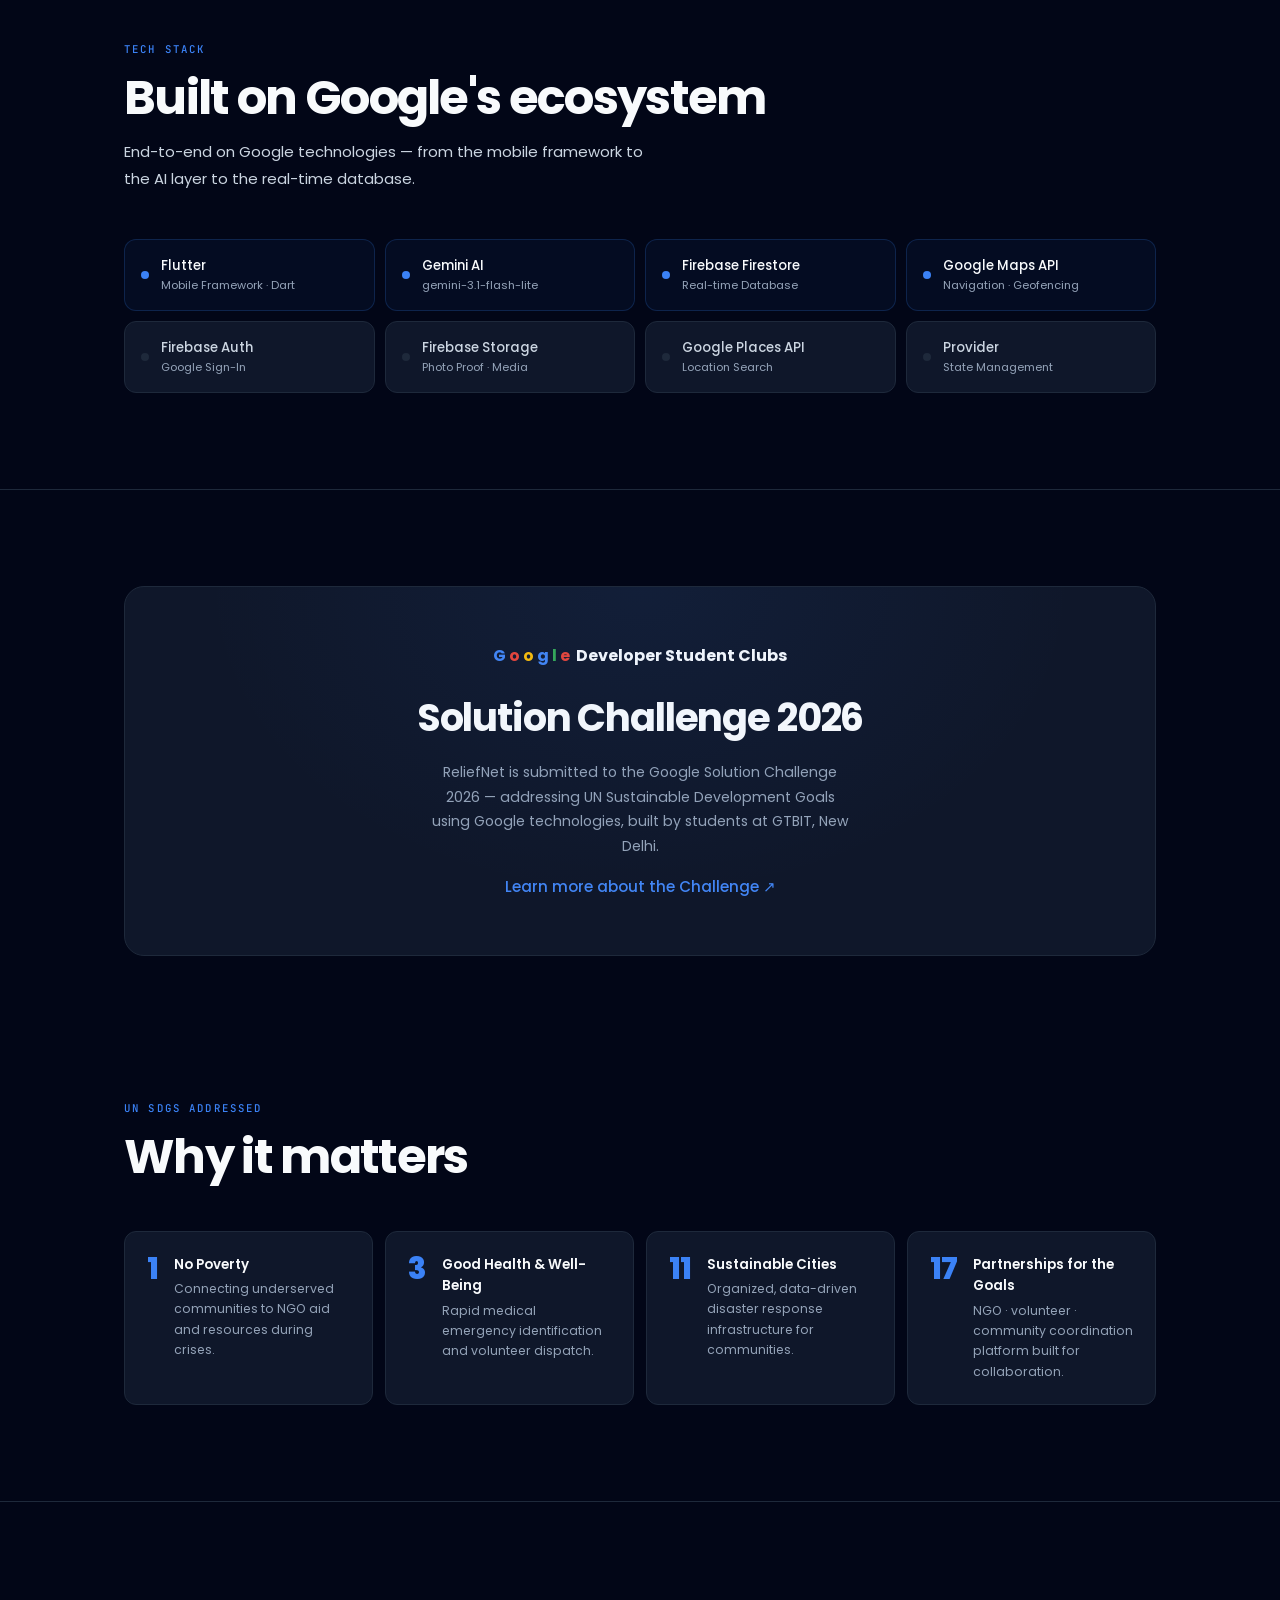
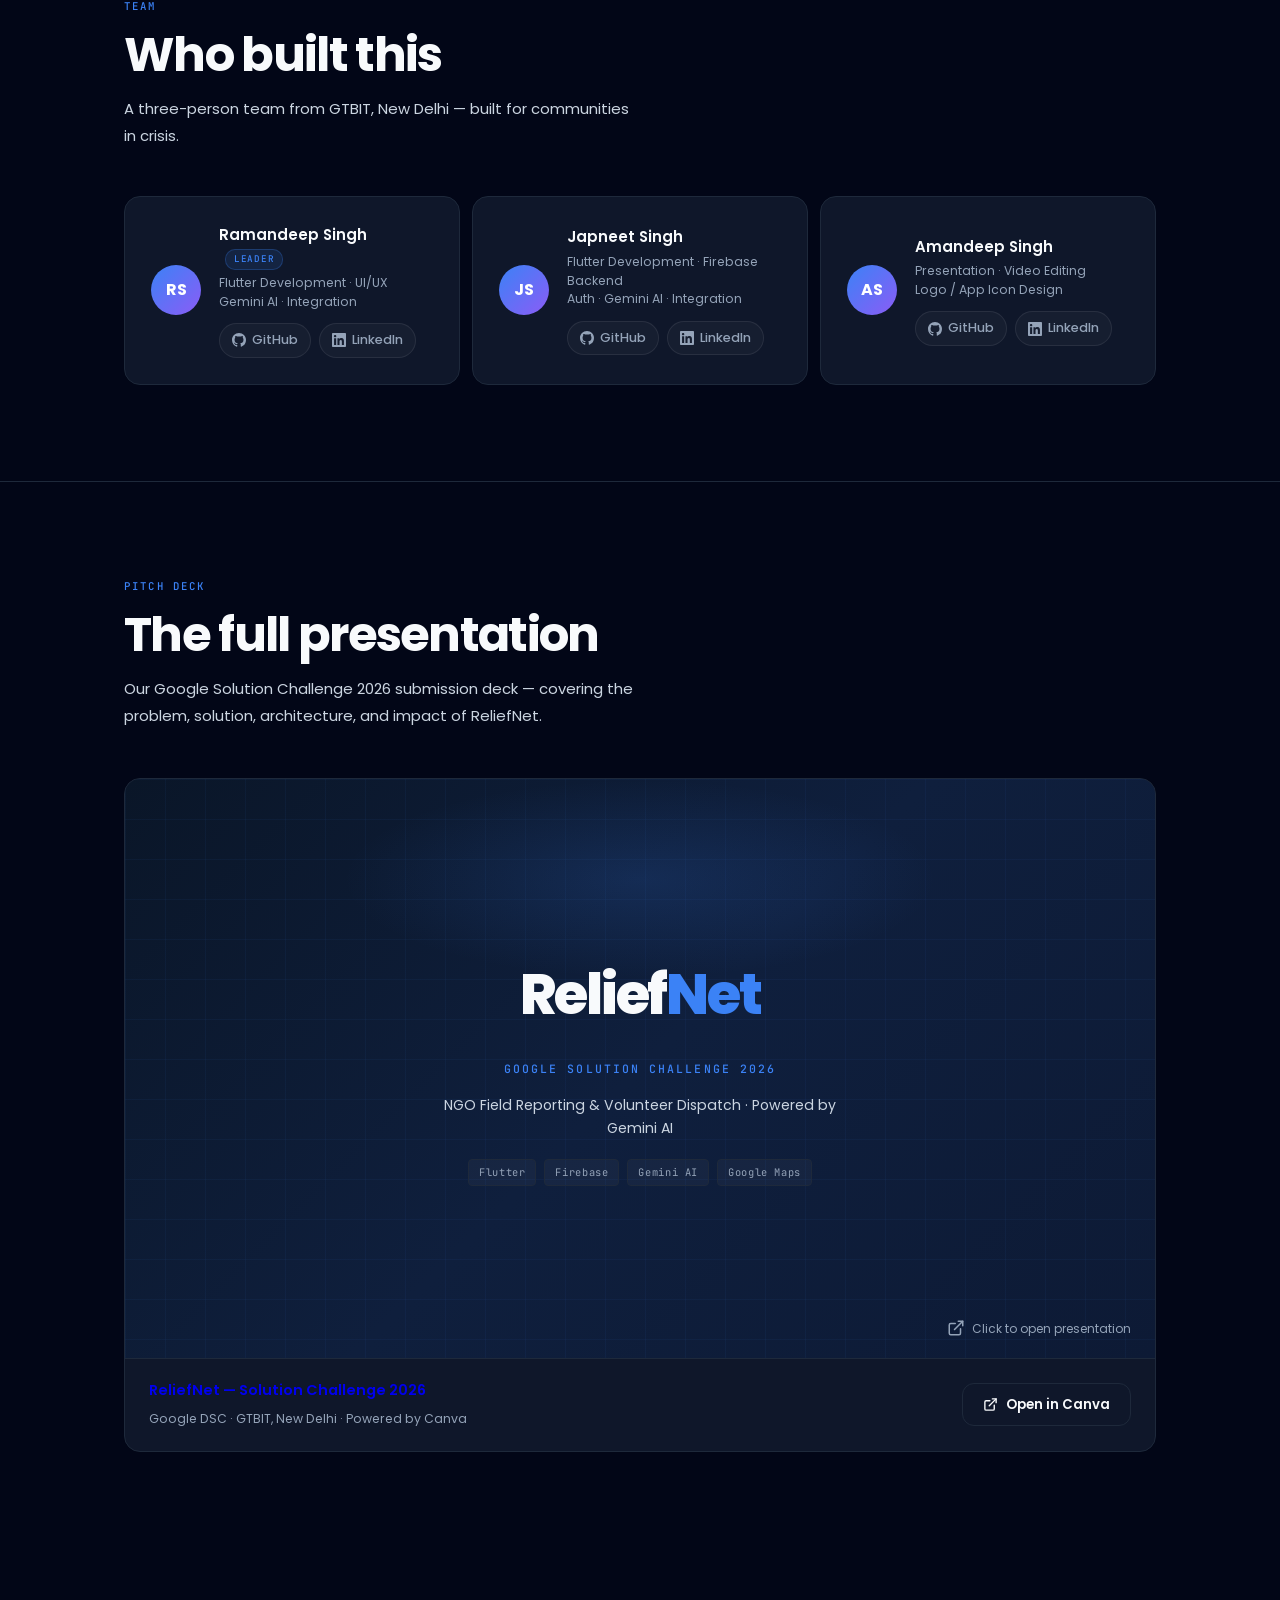
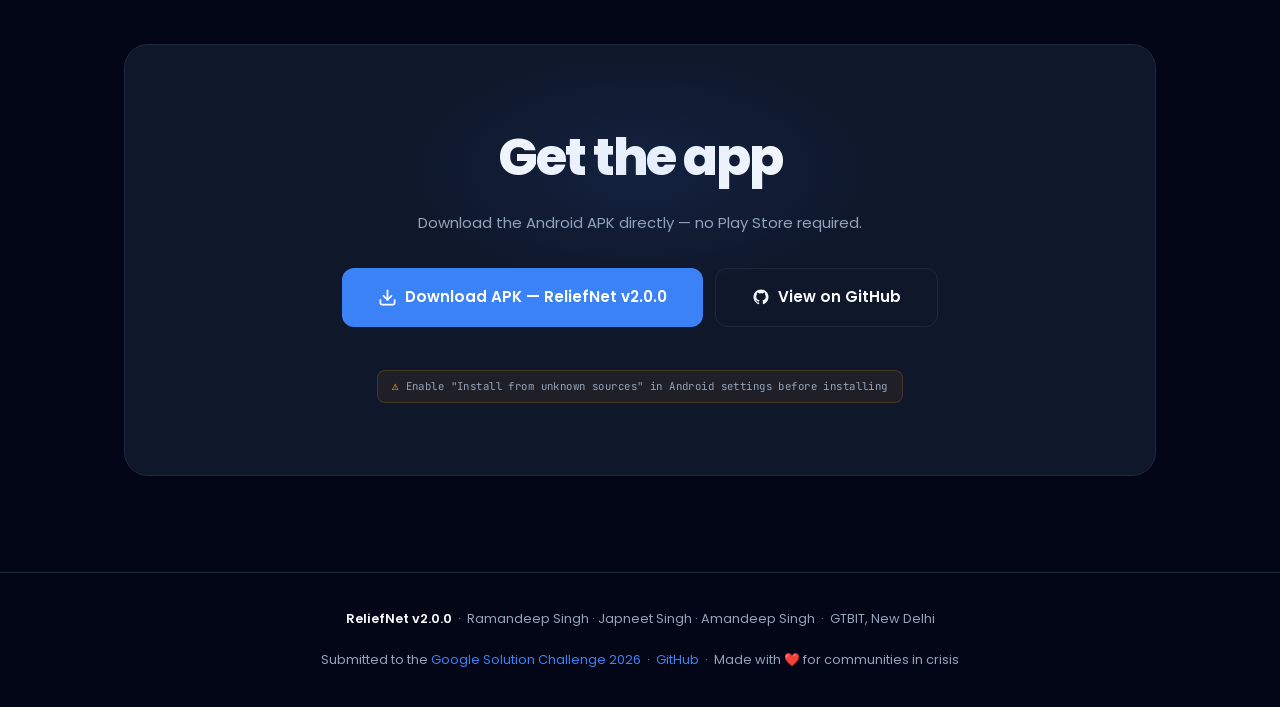
==== commit ce430d7a: "edited readme.md and index.html" ====
--- a/index.html
+++ b/index.html
@@ -147,6 +147,17 @@
     transform: translateY(-2px);
   }
 
+  .btn-google {
+    background: rgba(66, 133, 244, 0.08);
+    color: #4285F4;
+    border: 1px solid rgba(66, 133, 244, 0.25);
+  }
+  .btn-google:hover {
+    background: rgba(66, 133, 244, 0.15);
+    transform: translateY(-1px);
+    box-shadow: 0 4px 12px rgba(66, 133, 244, 0.15);
+  }
+
   /* ── LAYOUT ── */
   .container {
     max-width: 1080px;
@@ -940,6 +951,27 @@
     color: var(--muted);
     font-weight: 400;
   }
+  /* Dev Social Buttons */
+  .dev-social-btn {
+    display: inline-flex;
+    align-items: center;
+    gap: 6px;
+    padding: 6px 12px;
+    background: rgba(255,255,255,0.03);
+    border: 1px solid rgba(255,255,255,0.08);
+    border-radius: 20px;
+    color: var(--muted);
+    text-decoration: none;
+    font-size: 0.8rem;
+    font-weight: 500;
+    transition: all 0.2s ease;
+  }
+  .dev-social-btn:hover {
+    background: rgba(255,255,255,0.1);
+    color: var(--text);
+    border-color: rgba(255,255,255,0.2);
+    transform: translateY(-1px);
+  }
 </style>
 </head>
 <body>
@@ -952,14 +984,22 @@
   </a>
   <div class="nav-right">
     <span class="badge badge-blue">v2.0.0</span>
-    <span class="badge">Solution Challenge 2026</span>
+    <a href="https://hack2skill.com/event/build-with-ai?tab=solutionchallenge2026" target="_blank" rel="noopener" class="btn btn-sm btn-google" style="padding-left: 14px; padding-right: 16px;">
+      <svg width="14" height="14" viewBox="0 0 24 24" xmlns="http://www.w3.org/2000/svg">
+        <path d="M22.56 12.25c0-.78-.07-1.53-.2-2.25H12v4.26h5.92c-.26 1.37-1.04 2.53-2.21 3.31v2.77h3.57c2.08-1.92 3.28-4.74 3.28-8.09z" fill="#4285F4"/>
+        <path d="M12 23c2.97 0 5.46-.98 7.28-2.66l-3.57-2.77c-.98.66-2.23 1.06-3.71 1.06-2.86 0-5.29-1.93-6.16-4.53H2.18v2.84C3.99 20.53 7.7 23 12 23z" fill="#34A853"/>
+        <path d="M5.84 14.09c-.22-.66-.35-1.36-.35-2.09s.13-1.43.35-2.09V7.07H2.18C1.43 8.55 1 10.22 1 12s.43 3.45 1.18 4.93l2.85-2.22.81-.62z" fill="#FBBC05"/>
+        <path d="M12 5.38c1.62 0 3.06.56 4.21 1.64l3.15-3.15C17.45 2.09 14.97 1 12 1 7.7 1 3.99 3.47 2.18 7.07l3.66 2.84c.87-2.6 3.3-4.53 6.16-4.53z" fill="#EA4335"/>
+      </svg>
+      Solution Challenge 2026
+    </a>
     <a href="https://github.com/ReliefNet/ReliefNet" target="_blank" rel="noopener" class="btn btn-outline btn-sm">
       <svg width="14" height="14" viewBox="0 0 24 24" fill="currentColor">
         <path d="M12 2C6.477 2 2 6.484 2 12.017c0 4.425 2.865 8.18 6.839 9.504.5.092.682-.217.682-.483 0-.237-.008-.868-.013-1.703-2.782.605-3.369-1.343-3.369-1.343-.454-1.158-1.11-1.466-1.11-1.466-.908-.62.069-.608.069-.608 1.003.07 1.531 1.032 1.531 1.032.892 1.53 2.341 1.088 2.91.832.092-.647.35-1.088.636-1.338-2.22-.253-4.555-1.113-4.555-4.951 0-1.093.39-1.988 1.029-2.688-.103-.253-.446-1.272.098-2.65 0 0 .84-.27 2.75 1.026A9.564 9.564 0 0 1 12 6.844a9.59 9.59 0 0 1 2.504.337c1.909-1.296 2.747-1.027 2.747-1.027.546 1.379.202 2.398.1 2.651.64.7 1.028 1.595 1.028 2.688 0 3.848-2.339 4.695-4.566 4.943.359.309.678.92.678 1.855 0 1.338-.012 2.419-.012 2.747 0 .268.18.58.688.482A10.02 10.02 0 0 0 22 12.017C22 6.484 17.522 2 12 2z"/>
       </svg>
       View Code
     </a>
-    <a href="YOUR_APK_RELEASE_LINK_HERE" class="btn btn-primary btn-sm">
+    <a href="https://github.com/ReliefNet/ReliefNet/releases/download/v2.0.0/reliefnet-v2.0.0.apk" class="btn btn-primary btn-sm">
       <svg width="14" height="14" viewBox="0 0 24 24" fill="none" stroke="currentColor" stroke-width="2.5" stroke-linecap="round" stroke-linejoin="round">
         <path d="M21 15v4a2 2 0 0 1-2 2H5a2 2 0 0 1-2-2v-4"/><polyline points="7 10 12 15 17 10"/><line x1="12" y1="15" x2="12" y2="3"/>
       </svg>
@@ -1337,6 +1377,7 @@
         </div>
         <h3>Solution Challenge 2026</h3>
         <p>ReliefNet is submitted to the Google Solution Challenge 2026 — addressing UN Sustainable Development Goals using Google technologies, built by students at GTBIT, New Delhi.</p>
+        <a href="https://hack2skill.com/event/build-with-ai?tab=solutionchallenge2026" target="_blank" rel="noopener" style="display: inline-block; margin-top: 16px; color: #4285F4; text-decoration: none; font-weight: 500; font-size: 0.95rem;">Learn more about the Challenge ↗</a>
       </div>
     </div>
   </div>
@@ -1396,6 +1437,16 @@
         <div>
           <div class="team-name">Ramandeep Singh <span class="leader-badge">LEADER</span></div>
           <div class="team-role">Flutter Development · UI/UX<br/>Gemini AI · Integration</div>
+          <div style="margin-top: 12px; display: flex; gap: 8px;">
+            <a href="https://github.com/ramanexc" target="_blank" rel="noopener" class="dev-social-btn">
+              <svg width="14" height="14" viewBox="0 0 24 24" fill="currentColor"><path d="M12 0C5.37 0 0 5.37 0 12c0 5.31 3.435 9.795 8.205 11.385.6.105.825-.255.825-.57 0-.285-.015-1.23-.015-2.235-3.015.555-3.795-.735-4.035-1.41-.135-.345-.72-1.41-1.23-1.695-.42-.225-1.02-.78-.015-.795.945-.015 1.62.87 1.845 1.23 1.08 1.815 2.805 1.305 3.495.99.105-.78.42-1.305.765-1.605-2.67-.3-5.46-1.335-5.46-5.925 0-1.305.465-2.385 1.23-3.225-.12-.3-.54-1.53.12-3.18 0 0 1.005-.315 3.3 1.23.96-.27 1.98-.405 3-.405s2.04.135 3 .405c2.295-1.56 3.3-1.23 3.3-1.23.66 1.65.24 2.88.12 3.18.765.84 1.23 1.905 1.23 3.225 0 4.605-2.805 5.625-5.475 5.925.435.375.81 1.095.81 2.22 0 1.605-.015 2.895-.015 3.3 0 .315.225.69.825.57A12.02 12.02 0 0024 12c0-6.63-5.37-12-12-12z"/></svg>
+              GitHub
+            </a>
+            <a href="https://www.linkedin.com/in/ramanexc/" target="_blank" rel="noopener" class="dev-social-btn">
+              <svg width="14" height="14" viewBox="0 0 24 24" fill="currentColor"><path d="M20.447 20.452h-3.554v-5.569c0-1.328-.027-3.037-1.852-3.037-1.853 0-2.136 1.445-2.136 2.939v5.667H9.351V9h3.414v1.561h.046c.477-.9 1.637-1.85 3.37-1.85 3.601 0 4.267 2.37 4.267 5.455v6.286zM5.337 7.433c-1.144 0-2.063-.926-2.063-2.065 0-1.138.92-2.063 2.063-2.063 1.14 0 2.064.925 2.064 2.063 0 1.139-.925 2.065-2.064 2.065zm1.782 13.019H3.555V9h3.564v11.452zM22.225 0H1.771C.792 0 0 .774 0 1.729v20.542C0 23.227.792 24 1.771 24h20.451C23.2 24 24 23.227 24 22.271V1.729C24 .774 23.2 0 22.222 0h.003z"/></svg>
+              LinkedIn
+            </a>
+          </div>
         </div>
       </div>
       <div class="team-card">
@@ -1403,6 +1454,16 @@
         <div>
           <div class="team-name">Japneet Singh</div>
           <div class="team-role">Flutter Development · Firebase Backend<br/>Auth · Gemini AI · Integration</div>
+          <div style="margin-top: 12px; display: flex; gap: 8px;">
+            <a href="https://github.com/Japneet2006" target="_blank" rel="noopener" class="dev-social-btn">
+              <svg width="14" height="14" viewBox="0 0 24 24" fill="currentColor"><path d="M12 0C5.37 0 0 5.37 0 12c0 5.31 3.435 9.795 8.205 11.385.6.105.825-.255.825-.57 0-.285-.015-1.23-.015-2.235-3.015.555-3.795-.735-4.035-1.41-.135-.345-.72-1.41-1.23-1.695-.42-.225-1.02-.78-.015-.795.945-.015 1.62.87 1.845 1.23 1.08 1.815 2.805 1.305 3.495.99.105-.78.42-1.305.765-1.605-2.67-.3-5.46-1.335-5.46-5.925 0-1.305.465-2.385 1.23-3.225-.12-.3-.54-1.53.12-3.18 0 0 1.005-.315 3.3 1.23.96-.27 1.98-.405 3-.405s2.04.135 3 .405c2.295-1.56 3.3-1.23 3.3-1.23.66 1.65.24 2.88.12 3.18.765.84 1.23 1.905 1.23 3.225 0 4.605-2.805 5.625-5.475 5.925.435.375.81 1.095.81 2.22 0 1.605-.015 2.895-.015 3.3 0 .315.225.69.825.57A12.02 12.02 0 0024 12c0-6.63-5.37-12-12-12z"/></svg>
+              GitHub
+            </a>
+            <a href="https://www.linkedin.com/in/japneet-singh-084899375/" target="_blank" rel="noopener" class="dev-social-btn">
+              <svg width="14" height="14" viewBox="0 0 24 24" fill="currentColor"><path d="M20.447 20.452h-3.554v-5.569c0-1.328-.027-3.037-1.852-3.037-1.853 0-2.136 1.445-2.136 2.939v5.667H9.351V9h3.414v1.561h.046c.477-.9 1.637-1.85 3.37-1.85 3.601 0 4.267 2.37 4.267 5.455v6.286zM5.337 7.433c-1.144 0-2.063-.926-2.063-2.065 0-1.138.92-2.063 2.063-2.063 1.14 0 2.064.925 2.064 2.063 0 1.139-.925 2.065-2.064 2.065zm1.782 13.019H3.555V9h3.564v11.452zM22.225 0H1.771C.792 0 0 .774 0 1.729v20.542C0 23.227.792 24 1.771 24h20.451C23.2 24 24 23.227 24 22.271V1.729C24 .774 23.2 0 22.222 0h.003z"/></svg>
+              LinkedIn
+            </a>
+          </div>
         </div>
       </div>
       <div class="team-card">
@@ -1410,6 +1471,16 @@
         <div>
           <div class="team-name">Amandeep Singh</div>
           <div class="team-role">Presentation · Video Editing<br/>Logo / App Icon Design</div>
+          <div style="margin-top: 12px; display: flex; gap: 8px;">
+            <a href="https://github.com/your-github" target="_blank" rel="noopener" class="dev-social-btn">
+              <svg width="14" height="14" viewBox="0 0 24 24" fill="currentColor"><path d="M12 0C5.37 0 0 5.37 0 12c0 5.31 3.435 9.795 8.205 11.385.6.105.825-.255.825-.57 0-.285-.015-1.23-.015-2.235-3.015.555-3.795-.735-4.035-1.41-.135-.345-.72-1.41-1.23-1.695-.42-.225-1.02-.78-.015-.795.945-.015 1.62.87 1.845 1.23 1.08 1.815 2.805 1.305 3.495.99.105-.78.42-1.305.765-1.605-2.67-.3-5.46-1.335-5.46-5.925 0-1.305.465-2.385 1.23-3.225-.12-.3-.54-1.53.12-3.18 0 0 1.005-.315 3.3 1.23.96-.27 1.98-.405 3-.405s2.04.135 3 .405c2.295-1.56 3.3-1.23 3.3-1.23.66 1.65.24 2.88.12 3.18.765.84 1.23 1.905 1.23 3.225 0 4.605-2.805 5.625-5.475 5.925.435.375.81 1.095.81 2.22 0 1.605-.015 2.895-.015 3.3 0 .315.225.69.825.57A12.02 12.02 0 0024 12c0-6.63-5.37-12-12-12z"/></svg>
+              GitHub
+            </a>
+            <a href="https://linkedin.com/in/your-linkedin" target="_blank" rel="noopener" class="dev-social-btn">
+              <svg width="14" height="14" viewBox="0 0 24 24" fill="currentColor"><path d="M20.447 20.452h-3.554v-5.569c0-1.328-.027-3.037-1.852-3.037-1.853 0-2.136 1.445-2.136 2.939v5.667H9.351V9h3.414v1.561h.046c.477-.9 1.637-1.85 3.37-1.85 3.601 0 4.267 2.37 4.267 5.455v6.286zM5.337 7.433c-1.144 0-2.063-.926-2.063-2.065 0-1.138.92-2.063 2.063-2.063 1.14 0 2.064.925 2.064 2.063 0 1.139-.925 2.065-2.064 2.065zm1.782 13.019H3.555V9h3.564v11.452zM22.225 0H1.771C.792 0 0 .774 0 1.729v20.542C0 23.227.792 24 1.771 24h20.451C23.2 24 24 23.227 24 22.271V1.729C24 .774 23.2 0 22.222 0h.003z"/></svg>
+              LinkedIn
+            </a>
+          </div>
         </div>
       </div>
     </div>
@@ -1470,7 +1541,7 @@
       <h2>Get the app</h2>
       <p>Download the Android APK directly — no Play Store required.</p>
       <div style="display:flex; gap:12px; justify-content:center; flex-wrap:wrap; position:relative; z-index:1;">
-      <a href="YOUR_APK_RELEASE_LINK_HERE" class="btn btn-primary btn-lg">
+      <a href="https://github.com/ReliefNet/ReliefNet/releases/download/v2.0.0/reliefnet-v2.0.0.apk" class="btn btn-primary btn-lg">
         <svg width="19" height="19" viewBox="0 0 24 24" fill="none" stroke="currentColor" stroke-width="2.2" stroke-linecap="round" stroke-linejoin="round">
           <path d="M21 15v4a2 2 0 0 1-2 2H5a2 2 0 0 1-2-2v-4"/><polyline points="7 10 12 15 17 10"/><line x1="12" y1="15" x2="12" y2="3"/>
         </svg>
@@ -1497,7 +1568,7 @@
   <strong>ReliefNet v2.0.0</strong> &nbsp;·&nbsp;
   Ramandeep Singh · Japneet Singh · Amandeep Singh &nbsp;·&nbsp; GTBIT, New Delhi
   <br/><br/>
-  Submitted to the <a href="https://developers.google.com/community/gdsc-solution-challenge" target="_blank">Google Solution Challenge 2026</a>
+  Submitted to the <a href="https://hack2skill.com/event/build-with-ai?tab=solutionchallenge2026" target="_blank">Google Solution Challenge 2026</a>
   &nbsp;·&nbsp; <a href="https://github.com/ReliefNet/ReliefNet" target="_blank">GitHub</a>
   &nbsp;·&nbsp; Made with ❤️ for communities in crisis
 </footer>
